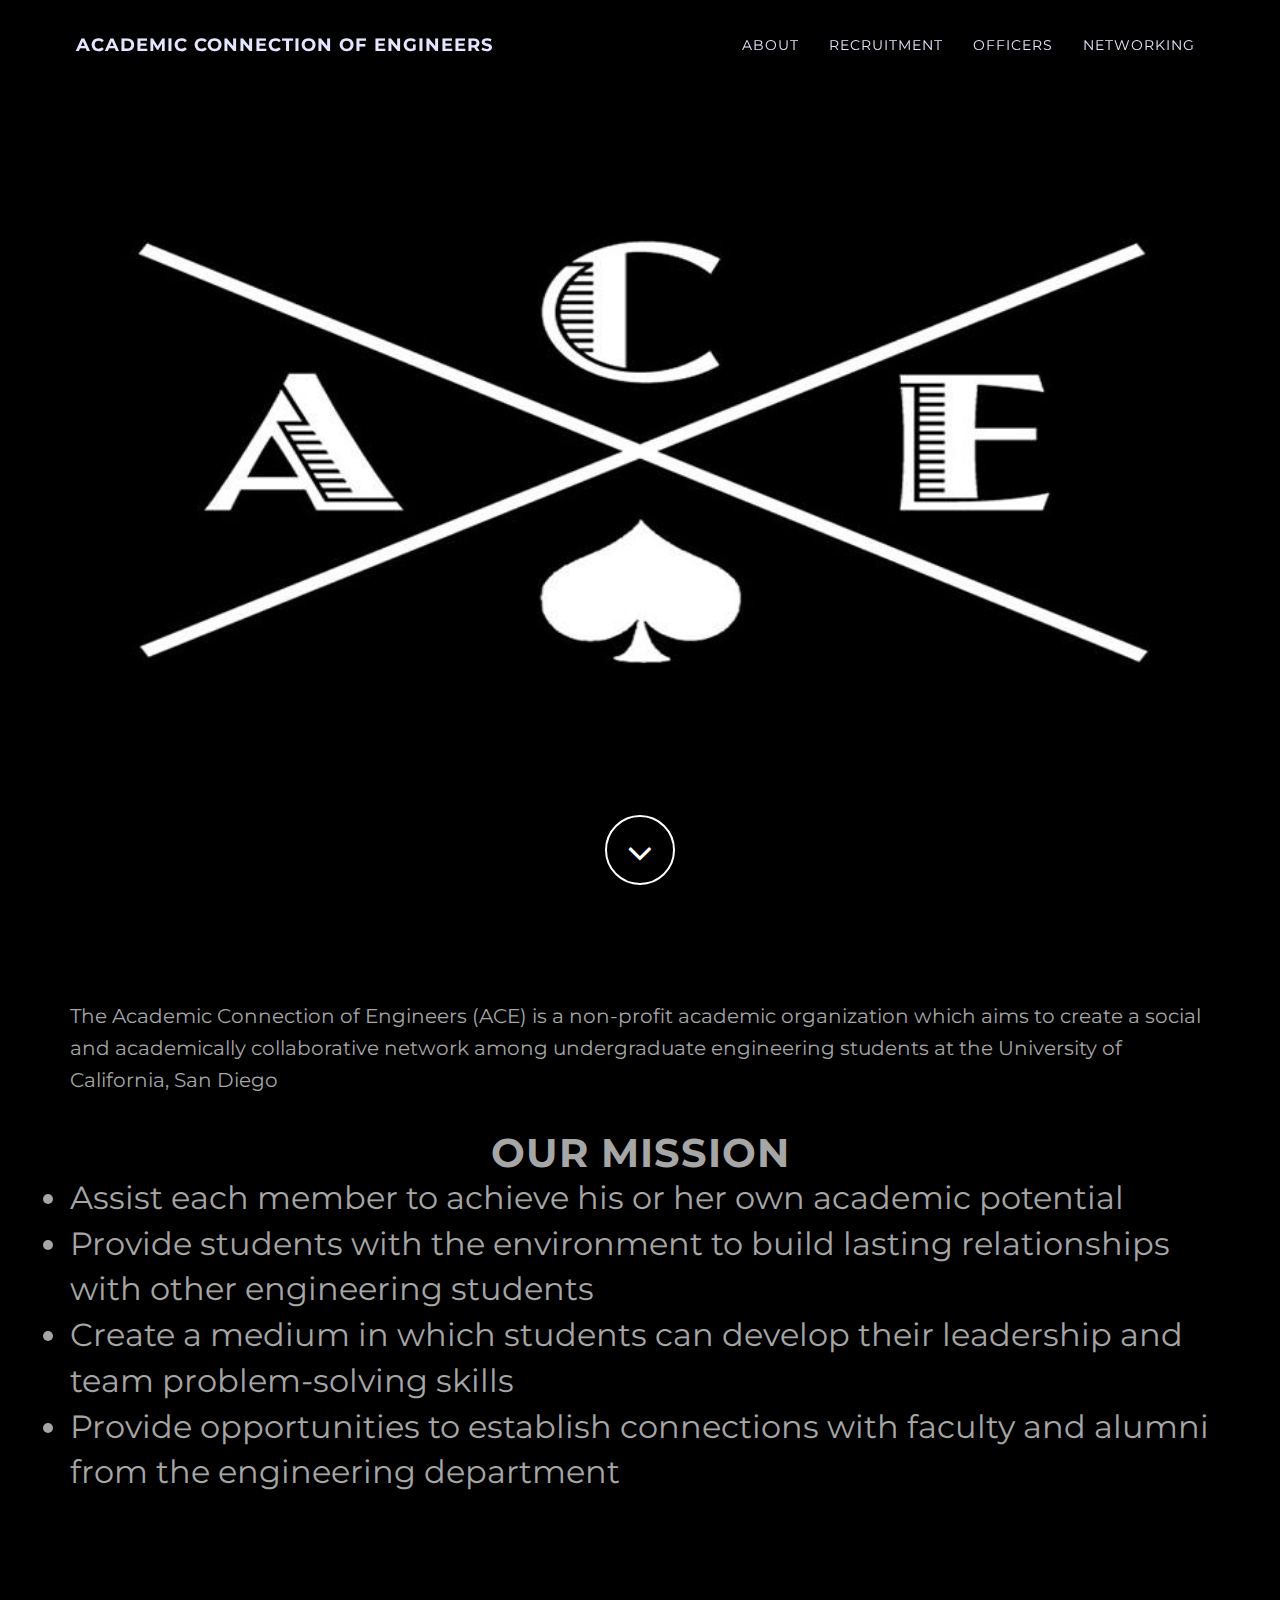
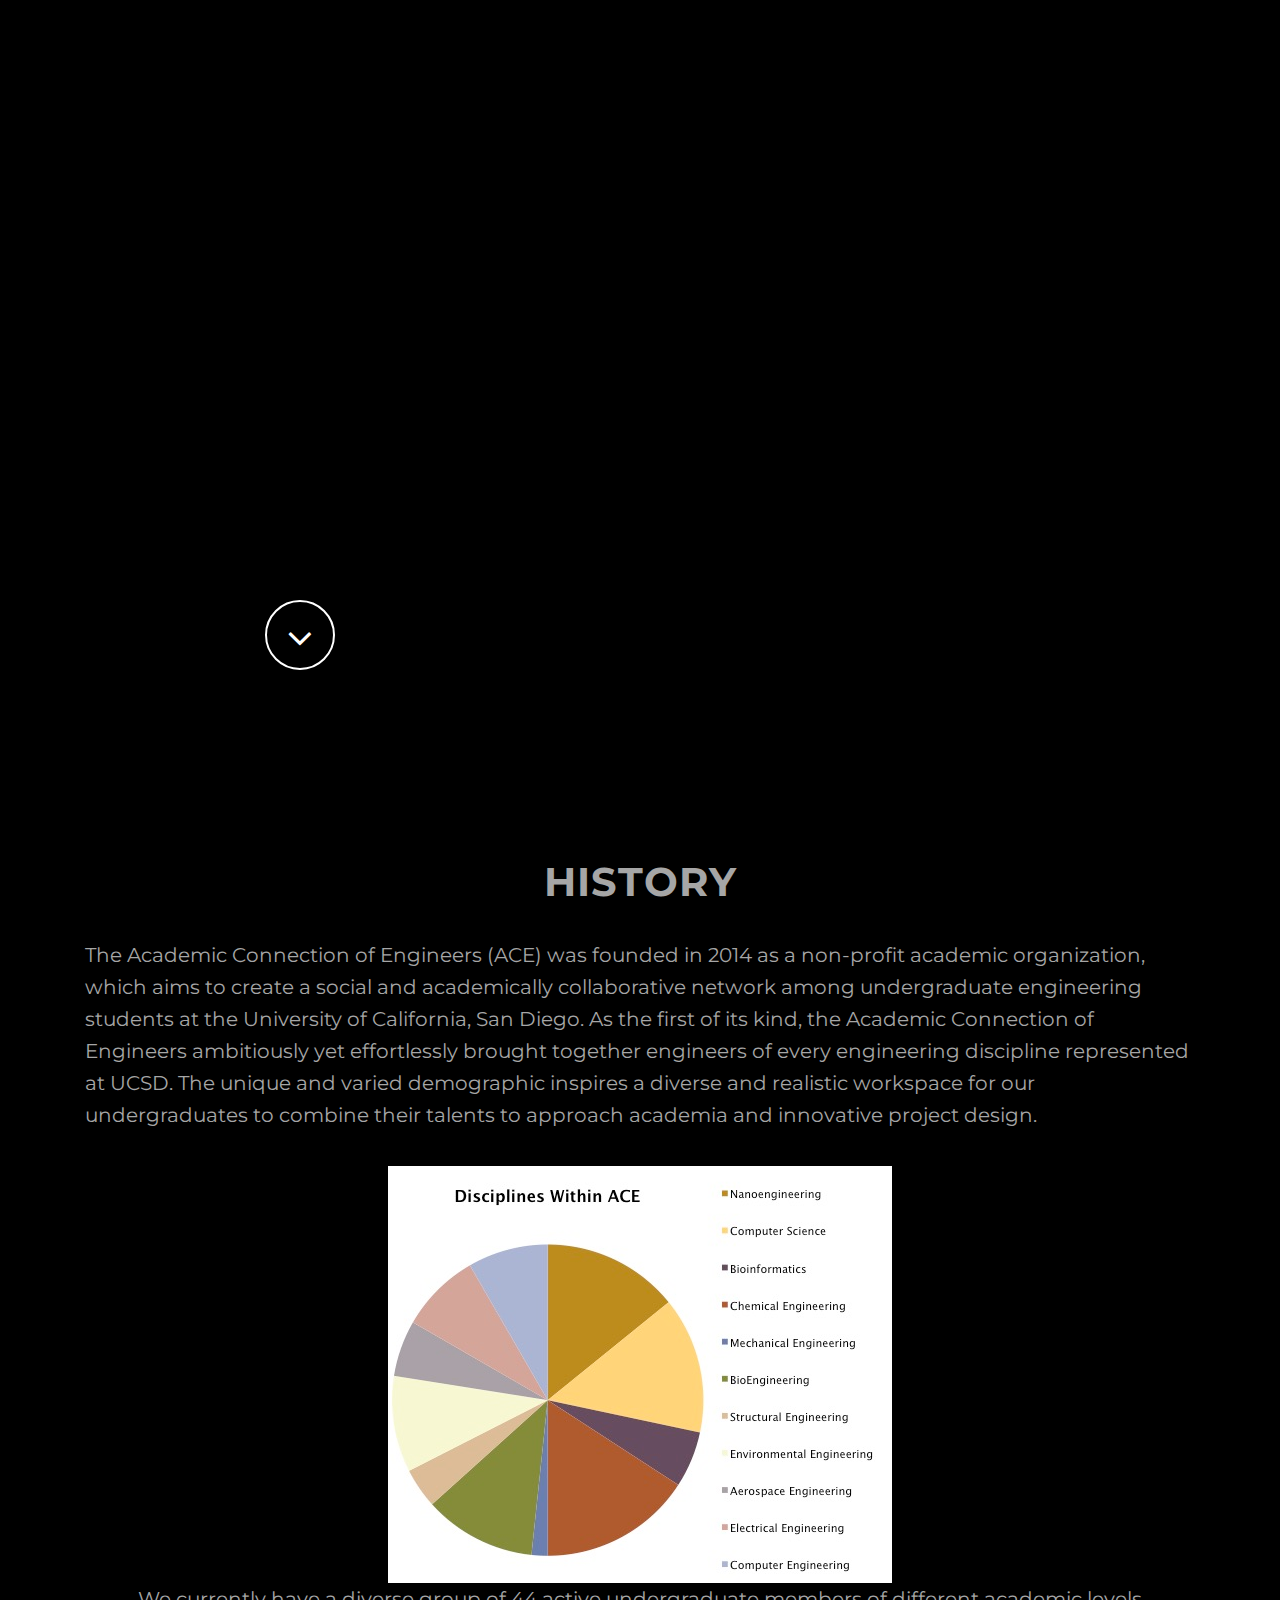
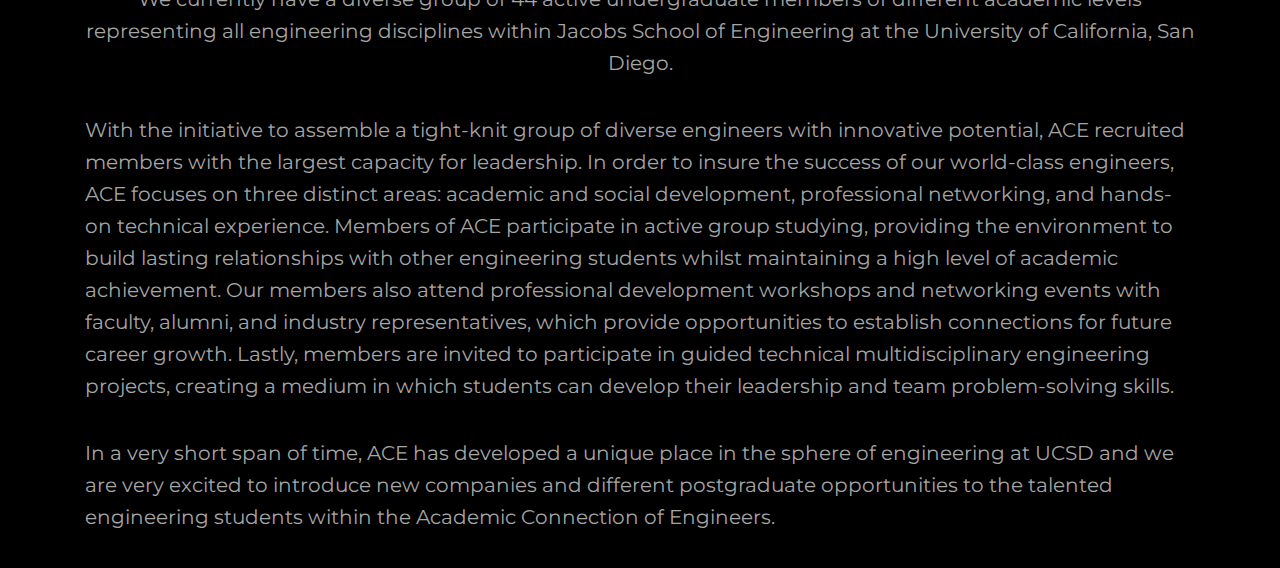
==== index.html @ fc8f6668 "everything" ====
<!DOCTYPE html>
<html lang="en">

<head>

    <meta charset="utf-8">
    <meta http-equiv="X-UA-Compatible" content="IE=edge">
    <meta name="viewport" content="width=device-width, initial-scale=1">
    <meta name="viewport" content="width=device-width">
    <meta name="description" content="UC San Diego's Academic Connection of Engineers (ACE)">
    <meta name="keywords" content="UCSD ACE, ACE, Academic Connection of Engineers, ACE UCSD, UCSD Engineering Club, Student Engineering Club, University of California San Diego">
    <meta name="author" content="Aaron Wong and Joshua Gudgel">

    <title>UCSD ACE - Academic Connection of Engineers - Student Engineering Club - University of California San Diego</title>

    <!-- Bootstrap Core CSS -->
    <link href="css/bootstrap.min.css" rel="stylesheet">

    <!-- Custom CSS -->
    <link href="css/style.css" rel="stylesheet">
    <!--link rel="stylesheet" type="text/css" href="css/default.css" /-->
    <link rel="stylesheet" type="text/css" href="css/component.css" />

    <!-- Custom Fonts -->
    <link href="font-awesome/css/font-awesome.min.css" rel="stylesheet" type="text/css">
    <link href="http://fonts.googleapis.com/css?family=Lora:400,700,400italic,700italic" rel="stylesheet" type="text/css">
    <link href="http://fonts.googleapis.com/css?family=Montserrat:400,700" rel="stylesheet" type="text/css">

    <!-- favicon -->
    <link rel="icon" type="image/png" href="img/acelogo.jpg">

    <!-- HTML5 Shim and Respond.js IE8 support of HTML5 elements and media queries -->
    <!-- WARNING: Respond.js doesn't work if you view the page via file:// -->
    <!--[if lt IE 9]>
        <script src="https://oss.maxcdn.com/libs/html5shiv/3.7.0/html5shiv.js"></script>
        <script src="https://oss.maxcdn.com/libs/respond.js/1.4.2/respond.min.js"></script>
    <![endif]-->

</head>

<body id="page-top" data-spy="scroll" data-target=".navbar-fixed-top">

    <!-- Navigation -->
    <nav class="navbar navbar-custom navbar-fixed-top" role="navigation">
        <div class="container">
            <div class="navbar-header">
                <button type="button" class="navbar-toggle" data-toggle="collapse" data-target=".navbar-main-collapse">
                    <i class="fa fa-bars"></i>
                </button>
                <a class="navbar-brand page-scroll" href="#page-top">
                    <i class="fa fa-icon-home"></i>  <span class="light"></span> Academic Connection of Engineers
                </a>
            </div>

            <!-- Collect the nav links, forms, and other content for toggling -->
            <div class="collapse navbar-collapse navbar-right navbar-main-collapse">
                <ul class="nav navbar-nav">
                    <!-- Hidden li included to remove active class from about link when scrolled up past about section -->
                    <li class="hidden">
                        <a href="#page-top"></a>
                    </li>
                    
                    <li class="dropdown">
                      <a id="about-drop" type="button" class="dropdown-toggle" data-toggle="dropdown" aria-haspopup="true" aria-expanded="false" href="#"> About </a>
                      <ul class="dropdown-menu" aria-labelledby="about-drop">
                        <li><a href="#history">History</a></li>
                      </ul>
                    </li>
                    
                    <li>
                        <a class="page-scroll" href="recruitment.html">Recruitment</a>
                    </li>
                    <li>
                        <a class="contact-scroll" href="officers.html">Officers</a>
                    </li>
                    <li>
                        <a class ="contact-scroll" href="networking.html">Networking</a>
                    </li>
                </ul>
            </div>
            <!-- /.navbar-collapse -->
        </div>
        <!-- /.container -->
    </nav>

    <!-- Intro Header -->
    <header class="intro">
        <div class="intro-body">
            <div class="container">
                <div class="row">
                    <div class="col-md-8 col-md-offset-2">
                        <!-- <h1 class="brand-heading">Hello</h1>
                        <p class="intro-text"></p> -->                        
                        <a href="#about" class="btn btn-circle page-scroll">
                            <i class="fa fa-angle-down animated"></i>
                        </a>
                    </div>
                </div>
            </div>
        </div>
    </header>

    <!-- About Section -->
    <section id="about" class="container about-section ">
        <div class="row">
            <div class="col-lg-12 ">
                <p>The Academic Connection of Engineers (ACE) is a non-profit academic organization which aims to create a social and academically collaborative network among undergraduate engineering students at the University of California, San Diego</p>
                <h3> Our Mission </h3>
                <li>Assist each member to achieve his or her own academic potential</li>
                <li>Provide students with the environment to build lasting relationships with other engineering students </li>
                <li>Create a medium in which students can develop their leadership and team problem-solving skills</li>
                <li>Provide opportunities to establish connections with faculty and alumni from the engineering department</li>                
            </div>
        </div>
        <!-- Use a container to wrap the slider, the purpose is to enable slider to always fit width of the wrapper while window resize -->
    <div class="container">
        <!-- Jssor Slider Begin -->
        <!-- To move inline styles to css file/block, please specify a class name for each element. --> 
        <!-- ================================================== -->
        <div id="slider1_container" style="display: none; position: relative; margin: 0 auto; width: 1140px; height: 560px; overflow: hidden; top:50px">

            <!-- Loading Screen -->
            <div u="loading" style="position: absolute; top: 0px; left: 0px;">
                <div style="filter: alpha(opacity=70); opacity:0.7; position: absolute; display: block;

                background-color: #000; top: 0px; left: 0px;width: 100%; height:100%;">
                </div>
                <div style="position: absolute; display: block; background: url(../img/loading.gif) no-repeat center center;

                top: 0px; left: 0px;width: 100%;height:100%;">
                </div>
            </div>

            <!-- Slides Container -->
            <div u="slides" style="cursor: move; position: absolute; left: 0px; top: 0px; width: 1140px; height: 560px;
            overflow: hidden;">
                <div>
                    <img u="image" src2="img/social_yogurtland.jpg" />
                    <div u="caption" t="transition_name1" style="position: absolute; top: 30px; left: 30px; width: 200px;height: 50px;">
                    Social at Yogurtland. Yummy!
                    </div>
                </div>
                <div>
                    <img u="image" src2="img/networking.jpg" />
                </div>
                <div>
                    <img u="image" src2="img/lava_workshop.jpg" />
                </div>
                <div>
                    <img u="image" src2="img/clubs_study.jpg" />
                </div>
                <div>
                    <img u="image" src2="img/girls_tabling.jpg"/>
                </div>
                <div>
                    <img u="image" src2="img/diamonds_beach.jpg"/>
                </div>
                <div>
                    <img u="image" src2="img/clubs_beach.jpg"/>                    
                </div>
                <div>
                    <img u="image" src2="img/spades_beach.jpg"/>
                </div>
                <div>
                    <img u="image" src2="img/hearts_beach.jpg"/>
                </div>
            </div>
            
            <!--#region Bullet Navigator Skin Begin -->
            <!-- Help: http://www.jssor.com/development/slider-with-bullet-navigator-jquery.html -->
            <style>
                /* jssor slider bullet navigator skin 05 css */
                /*
                .jssorb21 div           (normal)
                .jssorb21 div:hover     (normal mouseover)
                .jssorb21 .av           (active)
                .jssorb21 .av:hover     (active mouseover)
                .jssorb21 .dn           (mousedown)
                */
                .jssorb21 {
                    position: absolute;
                }
                .jssorb21 div, .jssorb21 div:hover, .jssorb21 .av {
                    position: absolute;
                    /* size of bullet elment */
                    width: 16px;
                    height: 16px;
                    background: url(img/b21.png) no-repeat;
                    overflow: hidden;
                    cursor: pointer;
                }
                .jssorb21 div { background-position: -7px -7px; }
                .jssorb21 div:hover, .jssorb21 .av:hover { background-position: -37px -7px; }
                .jssorb21 .av { background-position: -67px -7px; }
                .jssorb21 .dn, .jssorb21 .dn:hover { background-position: -97px -7px; }
            </style>
            <!-- bullet navigator container -->
            <div u="navigator" class="jssorb21" style="bottom: 16px; right: 6px;">
                <!-- bullet navigator item prototype -->
                <div u="prototype"></div>
            </div>
            <!--#endregion Bullet Navigator Skin End -->
            
            <!--#region Arrow Navigator Skin Begin -->
            <!-- Help: http://www.jssor.com/development/slider-with-arrow-navigator-jquery.html -->
            <style>
                /* jssor slider arrow navigator skin 11 css */
                /*
                .jssora11l                  (normal)
                .jssora11r                  (normal)
                .jssora11l:hover            (normal mouseover)
                .jssora11r:hover            (normal mouseover)
                .jssora11l.jssora11ldn      (mousedown)
                .jssora11r.jssora11rdn      (mousedown)
                */
                .jssora11l, .jssora11r {
                    display: block;
                    position: absolute;
                    /* size of arrow element */
                    width: 37px;
                    height: 37px;
                    cursor: pointer;
                    background: url(img/a11.png) no-repeat;
                    overflow: hidden;
                }
                .jssora11l { background-position: -11px -41px; }
                .jssora11r { background-position: -71px -41px; }
                .jssora11l:hover { background-position: -131px -41px; }
                .jssora11r:hover { background-position: -191px -41px; }
                .jssora11l.jssora11ldn { background-position: -251px -41px; }
                .jssora11r.jssora11rdn { background-position: -311px -41px; }
            </style>
            <!-- Arrow Left -->
            <span u="arrowleft" class="jssora11l" style="top: 130px; left: 8px;">
            </span>
            <!-- Arrow Right -->
            <span u="arrowright" class="jssora11r" style="top: 130px; right: 8px;">
            </span>
            <!--#endregion Arrow Navigator Skin End -->
            <a style="display: none" href="http://www.jssor.com">Bootstrap Slider</a>
        </div>
        <!-- Jssor Slider End -->
    </div>    
    </section>

    <!-- slider section -->
<section id="slider-section" >
  <div class="container">
    <div class="row">
      <div class="col-md-8 col-md-offset-2">
        <a href="#history" class="btn btn-circle page-scroll">
          <i class="fa fa-angle-down animated"></i>
        </a>
      </div>
    </div>
  </div>
</section>

    <!-- History Section -->
    <section id="history" class="history-section">
        <div class="history-section">
            <div class="container">
                <div class="col-lg-12">
                    <h2>History</h2>
                    
                    <p> The Academic Connection of Engineers (ACE) was founded in 2014 as a non-profit academic organization, which aims to create a social and academically collaborative network among undergraduate engineering students at the University of California, San Diego. As the first of its kind, the Academic Connection of Engineers ambitiously yet effortlessly brought together engineers of every engineering discipline represented at UCSD. The unique and varied demographic inspires a diverse and realistic workspace for our undergraduates to combine their talents to approach academia and innovative project design. </p>

                    <div class="pie" align="center"> 
                        <img src="img/acepie.jpg" style="width:504px; height: 417px; ">
                        <p>We currently have a diverse group of 44 active undergraduate members of different academic levels representing all engineering disciplines within Jacobs School of Engineering at the University of California, San Diego.</p>
                    </div> 

                    <p>With the initiative to assemble a tight-knit group of diverse engineers with innovative potential, ACE recruited members with the largest capacity for leadership. In order to insure the success of our world-class engineers, ACE focuses on three distinct areas: academic and social development, professional networking, and hands-on technical experience. Members of ACE participate in active group studying, providing the environment to build lasting relationships with other engineering students whilst maintaining a high level of academic achievement. Our members also attend professional development workshops and networking events with faculty, alumni, and industry representatives, which provide opportunities to establish connections for future career growth. Lastly, members are invited to participate in guided technical multidisciplinary engineering projects, creating a medium in which students can develop their leadership and team problem-solving skills.</p>

                    <p>In a very short span of time, ACE has developed a unique place in the sphere of engineering at UCSD and we are very excited to introduce new companies and different postgraduate opportunities to the talented engineering students within the Academic Connection of Engineers.</p>
                </div>
                
            </div>



                    <!--div class="row inline-block-row">
                        <div class="project-img col-md-6">
                            <img src="img/ea_logo.png">
                        </div>
                        <div class="project-img col-md-6"></div>
                        <div class="project-img"></div>
                        <div class="project-img"></div>
                    </div-->

        </div>
    </section>

    <!-- Contact Section -->
    <!--section id="contact" class="container contact-section text-center">
        <div class="row">
            <div class="contact-me col-lg-8 col-lg-offset-2">
                <h2>let's get in touch</h2>
                <p>Feel free to contact me for recruitment or just to say hello!</p>
                <ul class="list-inline banner-social-buttons">
                    <li>
                        <a href="https://twitter.com/wongaaaron" target="_blank" class="btn btn-default btn-lg"><i class="fa fa-twitter fa-fw"></i> <span class="network-name"></span></a>
                    </li>
                    <li>
                        <a href="mailto:azwong@ucsd.edu" class="btn btn-default btn-lg"><i class="fa fa-envelope-o fa-fw"></i> <span class="network-name"></span></a>
                    </li>
                    <li>
                        <a href="https://www.linkedin.com/in/aaronzwong" target="_blank" class="btn btn-default btn-lg"><i class="fa fa-linkedin fa-fw"></i> <span class="network-name"></span></a>
                    </li>
                    <li>
                        <a href="https://soundcloud.com/wongeh" target="_blank" class="btn btn-default btn-lg"><i class="fa fa-soundcloud fa-fw"></i><span class="network-name"></span></a>
                    </li>
                </ul>
            </div>
        </div>
    </section-->

    <!-- Map Section -->
    <!--div id="map"></div-->

    <!-- Footer -->
    <!--footer>
        <div class="container text-center">
            <p>Copyright &copy; Aaron Wong 2015</p>
        </div>
    </footer-->

    <!-- jQuery -->
    <script src="js/jquery.js"></script>

    <!-- Bootstrap Core JavaScript -->
    <script src="js/bootstrap.min.js"></script>

    <!-- Plugin JavaScript -->
    <script src="js/jquery.easing.min.js"></script>


    <!-- my JavaScript -->
    <script src="js/scripts.js"></script>

    <script src="js/modernizr.custom.js"></script>
    <script src="js/grid.js"></script>
        <script>
            $(function() {
                Grid.init();
            });
        </script>
     <!-- jssor slider scripts-->
    <!-- use jssor.js + jssor.slider.js instead for development -->
    <!-- jssor.slider.mini.js = (jssor.js + jssor.slider.js) -->
    <script type="text/javascript" src="js/jssor.slider.mini.js"></script>
    <script>

     jQuery(document).ready(function ($) {
         var options = {
             $AutoPlay: true,                                    //[Optional] Whether to auto play, to enable slideshow, this option must be set to true, default value is false
             $AutoPlaySteps: 1,                                  //[Optional] Steps to go for each navigation request (this options applys only when slideshow disabled), the default value is 1
             $AutoPlayInterval: 2000,                            //[Optional] Interval (in milliseconds) to go for next slide since the previous stopped if the slider is auto playing, default value is 3000
             $PauseOnHover: 1,                                   //[Optional] Whether to pause when mouse over if a slider is auto playing, 0 no pause, 1 pause for desktop, 2 pause for touch device, 3 pause for desktop and touch device, 4 freeze for desktop, 8 freeze for touch device, 12 freeze for desktop and touch device, default value is 1

             $ArrowKeyNavigation: true,                          //[Optional] Allows keyboard (arrow key) navigation or not, default value is false
             $SlideEasing: $JssorEasing$.$EaseOutQuint,          //[Optional] Specifies easing for right to left animation, default value is $JssorEasing$.$EaseOutQuad
             $SlideDuration: 800,                                //[Optional] Specifies default duration (swipe) for slide in milliseconds, default value is 500
             $MinDragOffsetToSlide: 20,                          //[Optional] Minimum drag offset to trigger slide , default value is 20
             //$SlideWidth: 600,                                 //[Optional] Width of every slide in pixels, default value is width of 'slides' container
             //$SlideHeight: 300,                                //[Optional] Height of every slide in pixels, default value is height of 'slides' container
             $SlideSpacing: 0,                                   //[Optional] Space between each slide in pixels, default value is 0
             $DisplayPieces: 1,                                  //[Optional] Number of pieces to display (the slideshow would be disabled if the value is set to greater than 1), the default value is 1
             $ParkingPosition: 0,                                //[Optional] The offset position to park slide (this options applys only when slideshow disabled), default value is 0.
             $UISearchMode: 1,                                   //[Optional] The way (0 parellel, 1 recursive, default value is 1) to search UI components (slides container, loading screen, navigator container, arrow navigator container, thumbnail navigator container etc).
             $PlayOrientation: 1,                                //[Optional] Orientation to play slide (for auto play, navigation), 1 horizental, 2 vertical, 5 horizental reverse, 6 vertical reverse, default value is 1
             $DragOrientation: 1,                                //[Optional] Orientation to drag slide, 0 no drag, 1 horizental, 2 vertical, 3 either, default value is 1 (Note that the $DragOrientation should be the same as $PlayOrientation when $DisplayPieces is greater than 1, or parking position is not 0)

             $ArrowNavigatorOptions: {                           //[Optional] Options to specify and enable arrow navigator or not
                 $Class: $JssorArrowNavigator$,                  //[Requried] Class to create arrow navigator instance
                 $ChanceToShow: 2,                               //[Required] 0 Never, 1 Mouse Over, 2 Always
                 $AutoCenter: 2,                                 //[Optional] Auto center arrows in parent container, 0 No, 1 Horizontal, 2 Vertical, 3 Both, default value is 0
                 $Steps: 1,                                      //[Optional] Steps to go for each navigation request, default value is 1
                 $Scale: false                                   //Scales bullets navigator or not while slider scale
             },

             $BulletNavigatorOptions: {                                //[Optional] Options to specify and enable navigator or not
                 $Class: $JssorBulletNavigator$,                       //[Required] Class to create navigator instance
                 $ChanceToShow: 2,                               //[Required] 0 Never, 1 Mouse Over, 2 Always
                 $AutoCenter: 1,                                 //[Optional] Auto center navigator in parent container, 0 None, 1 Horizontal, 2 Vertical, 3 Both, default value is 0
                 $Steps: 1,                                      //[Optional] Steps to go for each navigation request, default value is 1
                 $Lanes: 1,                                      //[Optional] Specify lanes to arrange items, default value is 1
                 $SpacingX: 12,                                   //[Optional] Horizontal space between each item in pixel, default value is 0
                 $SpacingY: 4,                                   //[Optional] Vertical space between each item in pixel, default value is 0
                 $Orientation: 1,                                //[Optional] The orientation of the navigator, 1 horizontal, 2 vertical, default value is 1
                 $Scale: false                                   //Scales bullets navigator or not while slider scale
             }
         };

         //Make the element 'slider1_container' visible before initialize jssor slider.
         $("#slider1_container").css("display", "block");
         var jssor_slider1 = new $JssorSlider$("slider1_container", options);

         //responsive code begin
         //you can remove responsive code if you don't want the slider scales while window resizes
         function ScaleSlider() {
             var parentWidth = jssor_slider1.$Elmt.parentNode.clientWidth;
             if (parentWidth) {
                 jssor_slider1.$ScaleWidth(parentWidth - 30);
             }
             else
                 window.setTimeout(ScaleSlider, 30);
         }
         ScaleSlider();

         $(window).bind("load", ScaleSlider);
         $(window).bind("resize", ScaleSlider);
         $(window).bind("orientationchange", ScaleSlider);
         //responsive code end
     });
 </script>

</body>

</html>
---- css/style.css ----
/*!
 * Start Bootstrap - Grayscale Bootstrap Theme (http://startbootstrap.com)
 * Code licensed under the Apache License v2.0.
 * For details, see http://www.apache.org/licenses/LICENSE-2.0.
 */

body {
    width: 100%;
    height: 100%;
    font-family: Montserrat,"Helvetica Neue",Helvetica,Arial,sans-serif;
    color: #A6A6A6;
    background-color: #000;
}

html {
    width: 100%;
    height: 100%;
}

h1,
h2,
h3,
h4,
h5,
h6 {
    margin: 0 0 35px;
    /*text-transform: uppercase;*/
    font-family: Montserrat,"Helvetica Neue",Helvetica,Arial,sans-serif;
    font-weight: 700;
    letter-spacing: 1px;
}

p {
    margin: 0 0 25px;
    font-size: 18px;
    line-height: 1.5;
}

@media(min-width:768px) {
    p {
        margin: 0 0 35px;
        font-size: 20px;
        line-height: 1.6;
    }
}

a {
    color: #e5e5ff;
    -webkit-transition: all .2s ease-in-out;
    -moz-transition: all .2s ease-in-out;
    transition: all .2s ease-in-out;
}

a:hover,
a:focus {
    text-decoration: none;
    color: white;
}

.light {
    font-weight: 400;
}

.navbar-custom {    
    margin-bottom: 0;
    border-bottom: 1px solid rgba(255,255,255,.3);
    text-transform: uppercase;
    font-family: Montserrat,"Helvetica Neue",Helvetica,Arial,sans-serif;
    background-color: #000;
}

.navbar-custom .navbar-brand {
    font-weight: 700;
}

.navbar-custom .navbar-brand:focus {
    outline: 0;
}

.navbar-custom .navbar-brand .navbar-toggle {
    padding: 4px 6px;
    font-size: 16px;
    /*color: #fff;*/
}

.navbar-custom .navbar-brand .navbar-toggle:focus,
.navbar-custom .navbar-brand .navbar-toggle:active {
    outline: 0;
}

.navbar-custom a {
    /*color: #fff;*/
}

.navbar-custom .nav li a {
    -webkit-transition: background .3s ease-in-out;
    -moz-transition: background .3s ease-in-out;
    transition: background .3s ease-in-out;
}

.navbar-custom .nav li a:hover {
    outline: 0;
    color: rgba(255,255,255,.8);
    background-color: transparent;
}

.navbar-custom .nav li a:focus,
.navbar-custom .nav li a:active {
    outline: 0;
    background-color: transparent;
}

.navbar-custom .nav li.active {
    outline: 0;
}

.navbar-custom .nav li.active a {
    background-color: rgba(255,255,255,.3);
}

.navbar-custom .nav li.active a:hover {
    color: #fff;
}

@media(min-width:768px) {
    .navbar-custom {
        padding: 20px 0;
        border-bottom: 0;
        letter-spacing: 1px;
        background: 0 0;
        -webkit-transition: background .5s ease-in-out,padding .5s ease-in-out;
        -moz-transition: background .5s ease-in-out,padding .5s ease-in-out;
        transition: background .5s ease-in-out,padding .5s ease-in-out;
    }

    .navbar-custom.top-nav-collapse {
        padding: 0;
        border-bottom: 1px solid rgba(255,255,255,.3);
        background: #000;
    }
}

.intro {
    display: table;
    width: 100%;
    height: auto;
    padding: 100px 0;
    text-align: center;
    color: #fff;
    background: url(../img/acelogo.jpg) no-repeat center center scroll;
    background-size: cover;
    background-color: #000;
    -webkit-background-size: cover;
    -moz-background-size: cover;
    background-size: cover;
    -o-background-size: cover;
}

.intro .intro-body {
    display: table-cell;
    vertical-align: middle;
}

.intro .intro-body .brand-heading {
    font-size: 40px;
}

.intro .intro-body .intro-text {
    font-size: 18px;
}

@media(min-width:768px) {
    .intro {
        height: 100%;
        padding: 0;
    }

    .intro .intro-body .brand-heading {
        font-size: 100px;
    }

    .intro .intro-body .intro-text {
        font-size: 26px;
    }
}

.btn-circle {
    position: relative;
    width: 70px;
    height: 70px;
    
    padding: 7px 16px;
    border: 2px solid #fff;
    border-radius: 100%!important;
    font-size: 40px;
    color: #fff;
    background: 0 0;
    top: 400px;
    -webkit-transition: background .3s ease-in-out;
    -moz-transition: background .3s ease-in-out;
    transition: background .3s ease-in-out;
}

.btn-circle:hover,
.btn-circle:focus {
    outline: 0;
    color: #fff;
    background: rgba(255,255,255,.1);
}

.btn-circle i.animated {
    -webkit-transition-property: -webkit-transform;
    -webkit-transition-duration: 1s;
    -moz-transition-property: -moz-transform;
    -moz-transition-duration: 1s;
}

.btn-circle:hover i.animated {
    -webkit-animation-name: pulse;
    -moz-animation-name: pulse;
    -webkit-animation-duration: 1.5s;
    -moz-animation-duration: 1.5s;
    -webkit-animation-iteration-count: infinite;
    -moz-animation-iteration-count: infinite;
    -webkit-animation-timing-function: linear;
    -moz-animation-timing-function: linear;
}

@-webkit-keyframes pulse {    
    0% {
        -webkit-transform: scale(1);
        transform: scale(1);
    }

    50% {
        -webkit-transform: scale(1.2);
        transform: scale(1.2);
    }

    100% {
        -webkit-transform: scale(1);
        transform: scale(1);
    }
}

@-moz-keyframes pulse {    
    0% {
        -moz-transform: scale(1);
        transform: scale(1);
    }

    50% {
        -moz-transform: scale(1.2);
        transform: scale(1.2);
    }

    100% {
        -moz-transform: scale(1);
        transform: scale(1);
    }
}

.circular {
    width: 270px;
    height: 270px;
    border-radius: 135px;
    -webkit-border-radius: 135px;
    -moz-border-radius: 150px;
    background: url(../img/portrait) no-repeat 60% 27%;
    margin-left: 38%;
    margin-bottom:50px;

}

.content-section {
    padding-top: 100px;
    height: 100%;
}

.portfolio-section {
    width: 100%;
    height: 100%;
    padding: 50px 0;
    color: #fff;
    background: url("../img/bigsurbw.jpg") no-repeat center center scroll;
    background-color: #000;
    -webkit-background-size: cover;
    -moz-background-size: cover;
    background-size: cover;
    -o-background-size: cover;


}

.portfolio-section h2{
    color:black;
    position: relative;
}

.project-section{
    margin:0;
}

.contact-section{
    margin-top:45%;
    height:100%;
    width:100%;
}

/*********************
 *   NAVBAR SECTION  *
 *********************/
.about-drop{
    color:black;    
}


/*********************
 *   ABOUT SECTION   *
 *********************/

.about-section li {
    font-size: 32px;
}

.about-section h3 {
    font-size: 40px;
    text-align: center;
    text-transform: uppercase;
    margin: 0 0 0px;
}

.about-section{
    padding-top:100px;
    height: 100%;    
}

/*.about-section p{
    color:white;
}*/


@media(min-width:767px) {
    .content-section {
        padding-top: 51px;
    }

    .portfolio-section {
        padding: 100px 0;
    }
}

/*********************
 *  SLIDER SECTION   *
 *********************/
#slider-section{
  height:560px;
}
.slider-wrapper{
  width:80%;
  margin:100px auto;
}


/*********************
 *  HISTORY SECTION  *
 *********************/
.history-section{
    width: 100%;
    height: 100%;
    padding: 50px 0;
    /*color: #1d9b6c;*/
    
    background-color: #000;
    -webkit-background-size: cover;
    -moz-background-size: cover;
    background-size: cover;
    -o-background-size: cover;
}

.history-section h2 {
    font-size: 40px;
    text-align: center;
    text-transform: uppercase;
    margin: 20 0 35px;
}


.btn {
    border-radius: 0;
    text-transform: uppercase;
    font-family: Montserrat,"Helvetica Neue",Helvetica,Arial,sans-serif;
    font-weight: 400;
    -webkit-transition: all .3s ease-in-out;
    -moz-transition: all .3s ease-in-out;
    transition: all .3s ease-in-out;
}

.btn-default {
    border: 1px solid #42dca3;
    color: #42dca3;
    background-color: transparent;
}

.btn-default:hover,
.btn-default:focus {
    border: 1px solid #42dca3;
    outline: 0;
    color: #000;
    background-color: #42dca3;
}

ul.banner-social-buttons {
    margin-top: 0;
}

@media(max-width:1199px) {
    ul.banner-social-buttons {
        margin-top: 15px;
    }
}

@media(max-width:767px) {
    ul.banner-social-buttons li {
        display: block;
        margin-bottom: 20px;
        padding: 0;
    }

    ul.banner-social-buttons li:last-child {
        margin-bottom: 0;
    }
}


/*********************
 *  networking SECTION*
 *********************/
#networking-section{
    padding-top:100px;
}
#networking-wrapper{
    margin:0 auto;
    width: 80%;
}


/*********************
 *    TEAM SECTION   *
 *********************/
#team-section {
    height: 3050px;
    padding-top:100px;
}

#team-wrapper {
  margin: 0 auto;
  height: 1500px;
  width: 800px;
  padding-left: 0;
  padding-right: 0;
}

.team-photo {
  display: inline-block;
  width:238px;
  height: 369px;    
  margin-top: 50px;
  margin-left: 10px;
  margin-right: 10px;
}
.team-photo img {
  display: block;
  width: 238px;
  height: 320px;
  border-radius: 5px;
  margin: 0;
  margin-bottom: 10px;
  padding: 0;
}
.team-photo h4 {
  font-weight: 900;
  display: block;
  margin: 0;
  padding: 0;
}
.team-photo p {
  margin: 0;
  padding: 0;
  font-size: 18px;
}



/*********************
 *  FOOTER SECTION   *
 *********************/

footer {
    padding: 50px 0;
}

footer p {
    margin: 0;
}

::-moz-selection {
    text-shadow: none;
    background: #fcfcfc;
    background: rgba(255,255,255,.2);
}

::selection {
    text-shadow: none;
    background: #fcfcfc;
    background: rgba(255,255,255,.2);
}

img::selection {
    background: 0 0;
}

img::-moz-selection {
    background: 0 0;
}

body {
    webkit-tap-highlight-color: rgba(255,255,255,.2);
}
---- css/component.css ----
.og-grid {
	list-style: none;
	padding: 20px 0;
	margin: 0 auto;
	padding-top:50px;
	text-align: center;
	width: 100%;
	vertical-align: middle;
}

.og-grid li {
	display: inline-block;
	margin: 10px 5px 0 5px;
	vertical-align: top;
	height: 310px;
}

.og-grid li > a,
.og-grid li > a img {
	border: none;
	outline: none;
	display: block;
	position: relative;
}

.og-grid li.og-expanded > a::after {
	top: auto;
	border: solid transparent;
	content: " ";
	height: 0;
	width: 0;
	position: absolute;
	pointer-events: none;
	border-bottom-color: #ddd;
	border-width: 15px;
	left: 50%;
	margin: -20px 0 0 -15px;
}

.og-expander {
	position: absolute;
	background: #ddd;
	top: auto;
	left: 0;
	width: 100%;
	margin-top: 10px;
	text-align: left;
	height: 0;
	overflow: hidden;
}

.og-expander-inner {
	padding: 50px 30px;
	height: 100%;
	width: 100%;
}

.og-close {
	position: absolute;
	width: 40px;
	height: 40px;
	top: 20px;
	right: 20px;
	cursor: pointer;
}

.og-close::before,
.og-close::after {
	content: '';
	position: absolute;
	width: 100%;
	top: 50%;
	height: 1px;
	background: #888;
	-webkit-transform: rotate(45deg);
	-moz-transform: rotate(45deg);
	transform: rotate(45deg);
}

.og-close::after {
	-webkit-transform: rotate(-45deg);
	-moz-transform: rotate(-45deg);
	transform: rotate(-45deg);
}

.og-close:hover::before,
.og-close:hover::after {
	background: #333;
}

.og-fullimg,
.og-details {
	width: 50%;
	float: left;
	height: 100%;
	overflow: hidden;
	position: relative;
}

.og-details {
	padding: 0 40px 0 20px;
}

.og-fullimg {
	text-align: center;
}

.og-fullimg img {
	display: inline-block;
	max-height: 100%;
	max-width: 100%;
}

.og-details h3 {
	font-weight: 300;
	font-size: 52px;
	padding: 40px 0 10px;
	margin-bottom: 10px;
}

.og-details p {
	font-weight: 400;
	font-size: 16px;
	line-height: 22px;
	color: #999;
}

.og-details a {
	font-weight: 700;
	font-size: 16px;
	color: #333;
	text-transform: uppercase;
	letter-spacing: 2px;
	padding: 10px 20px;
	border: 3px solid #333;
	display: inline-block;
	margin: 30px 0 0;
	outline: none;
}

.og-details a::before {
	content: '\2192';
	display: inline-block;
	margin-right: 10px;
}

.og-details a:hover {
	border-color: #999;
	color: #999;
}

.og-loading {
	width: 20px;
	height: 20px;
	border-radius: 50%;
	background: #ddd;
	box-shadow: 0 0 1px #ccc, 15px 30px 1px #ccc, -15px 30px 1px #ccc;
	position: absolute;
	top: 50%;
	left: 50%;
	margin: -25px 0 0 -25px;
	-webkit-animation: loader 0.5s infinite ease-in-out both;
	-moz-animation: loader 0.5s infinite ease-in-out both;
	animation: loader 0.5s infinite ease-in-out both;
}

@-webkit-keyframes loader {
	0% { background: #ddd; }
	33% { background: #ccc; box-shadow: 0 0 1px #ccc, 15px 30px 1px #ccc, -15px 30px 1px #ddd; }
	66% { background: #ccc; box-shadow: 0 0 1px #ccc, 15px 30px 1px #ddd, -15px 30px 1px #ccc; }
}

@-moz-keyframes loader {
	0% { background: #ddd; }
	33% { background: #ccc; box-shadow: 0 0 1px #ccc, 15px 30px 1px #ccc, -15px 30px 1px #ddd; }
	66% { background: #ccc; box-shadow: 0 0 1px #ccc, 15px 30px 1px #ddd, -15px 30px 1px #ccc; }
}

@keyframes loader {
	0% { background: #ddd; }
	33% { background: #ccc; box-shadow: 0 0 1px #ccc, 15px 30px 1px #ccc, -15px 30px 1px #ddd; }
	66% { background: #ccc; box-shadow: 0 0 1px #ccc, 15px 30px 1px #ddd, -15px 30px 1px #ccc; }
}

@media screen and (max-width: 830px) {

	.og-expander h3 { font-size: 32px; }
	.og-expander p { font-size: 13px; }
	.og-expander a { font-size: 12px; }

}

@media screen and (max-width: 650px) {

	.og-fullimg { display: none; }
	.og-details { float: none; width: 100%; }
	
}
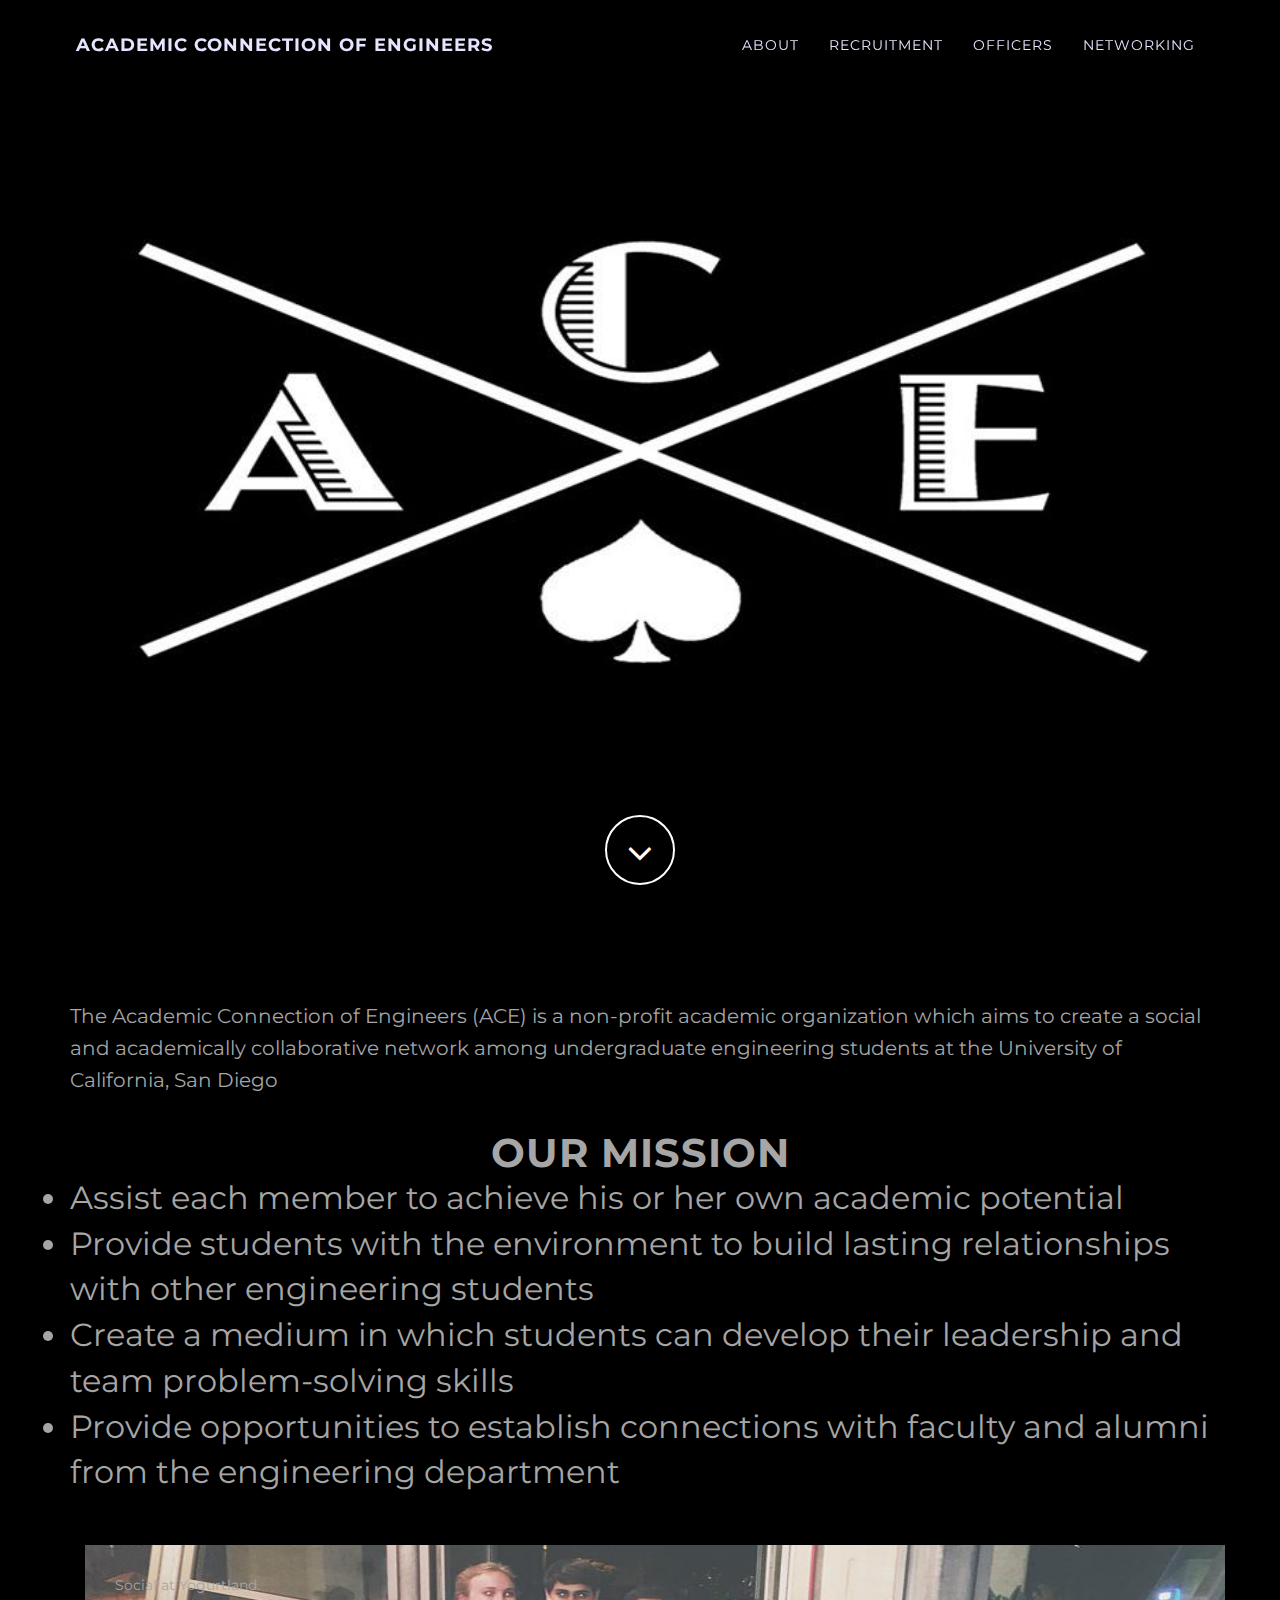
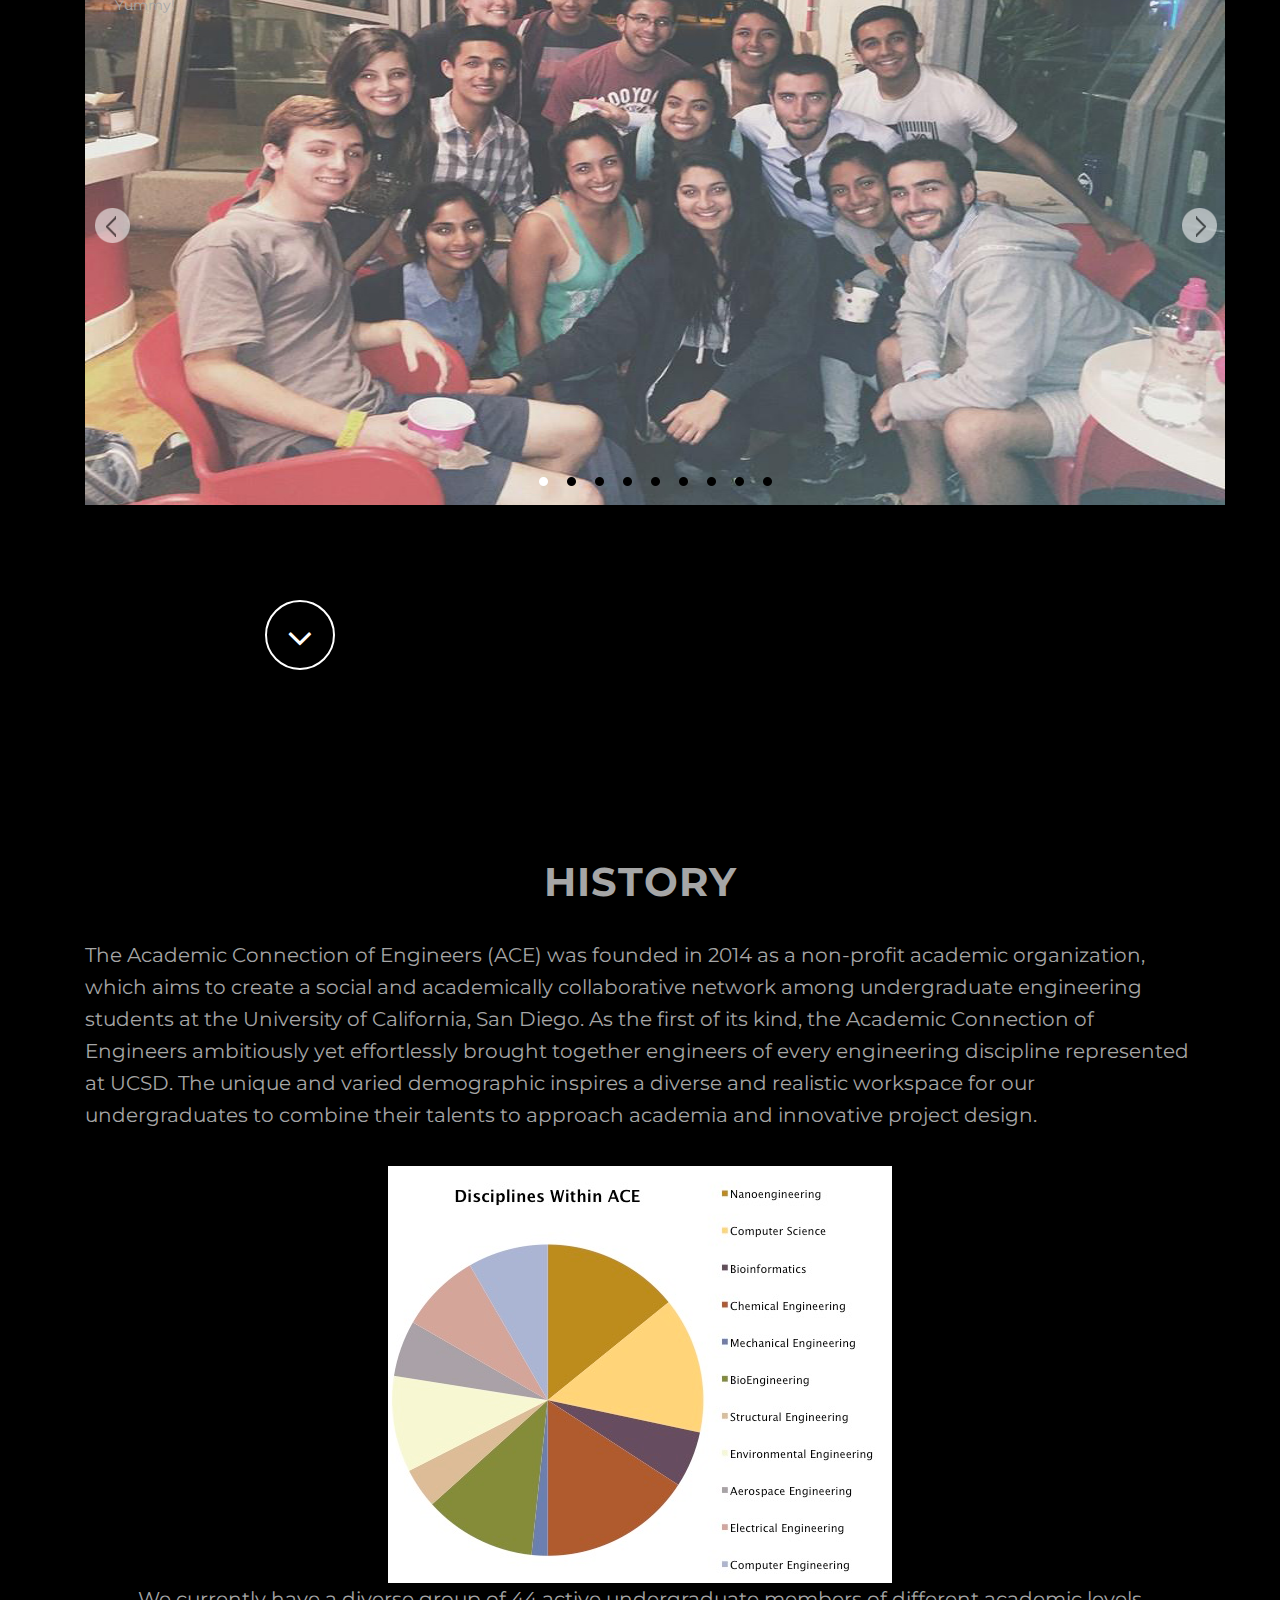
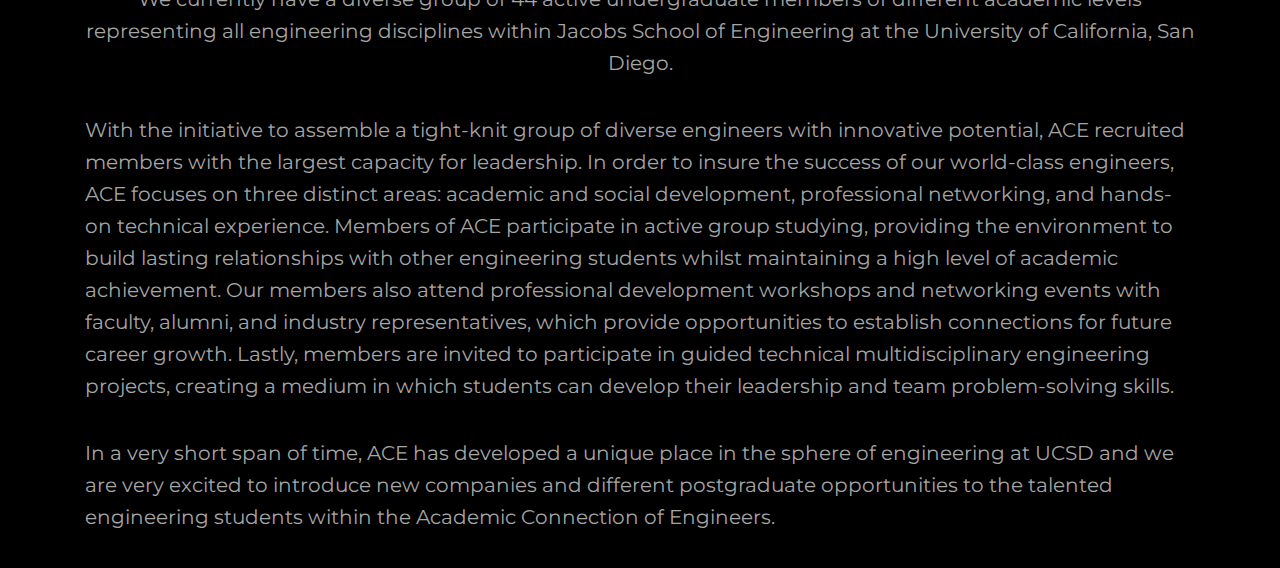
==== commit 96c38c66: "about menu hover white" ====
--- a/index.html
+++ b/index.html
@@ -63,7 +63,7 @@
                     <li class="dropdown">
                       <a id="about-drop" type="button" class="dropdown-toggle" data-toggle="dropdown" aria-haspopup="true" aria-expanded="false" href="#"> About </a>
                       <ul class="dropdown-menu" aria-labelledby="about-drop">
-                        <li><a href="#history">History</a></li>
+                        <li><a id="history-drop" href="#history">History</a></li>
                       </ul>
                     </li>
                     
--- a/css/style.css
+++ b/css/style.css
@@ -314,6 +314,10 @@
     color:black;    
 }
 
+#history-drop:hover{
+    color: rgba(0,0,0,.8);
+}
+
 
 /*********************
  *   ABOUT SECTION   *
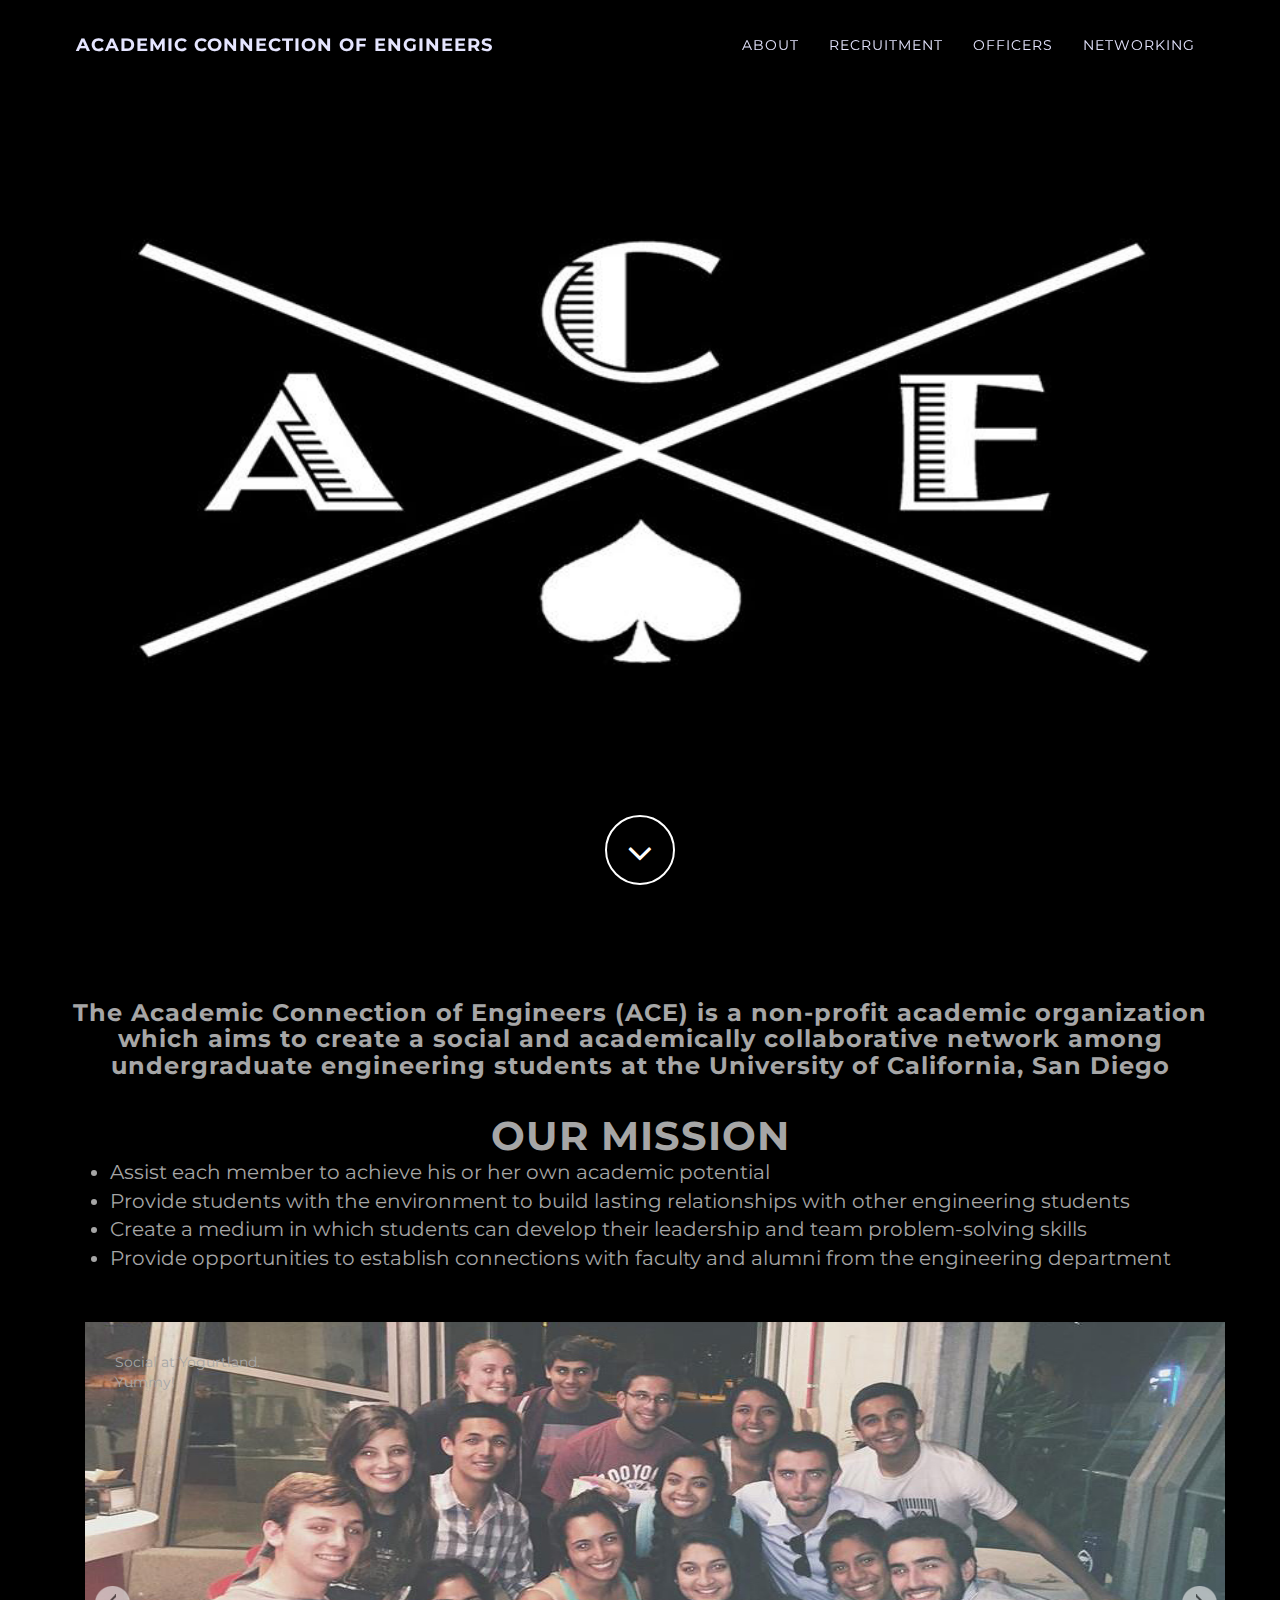
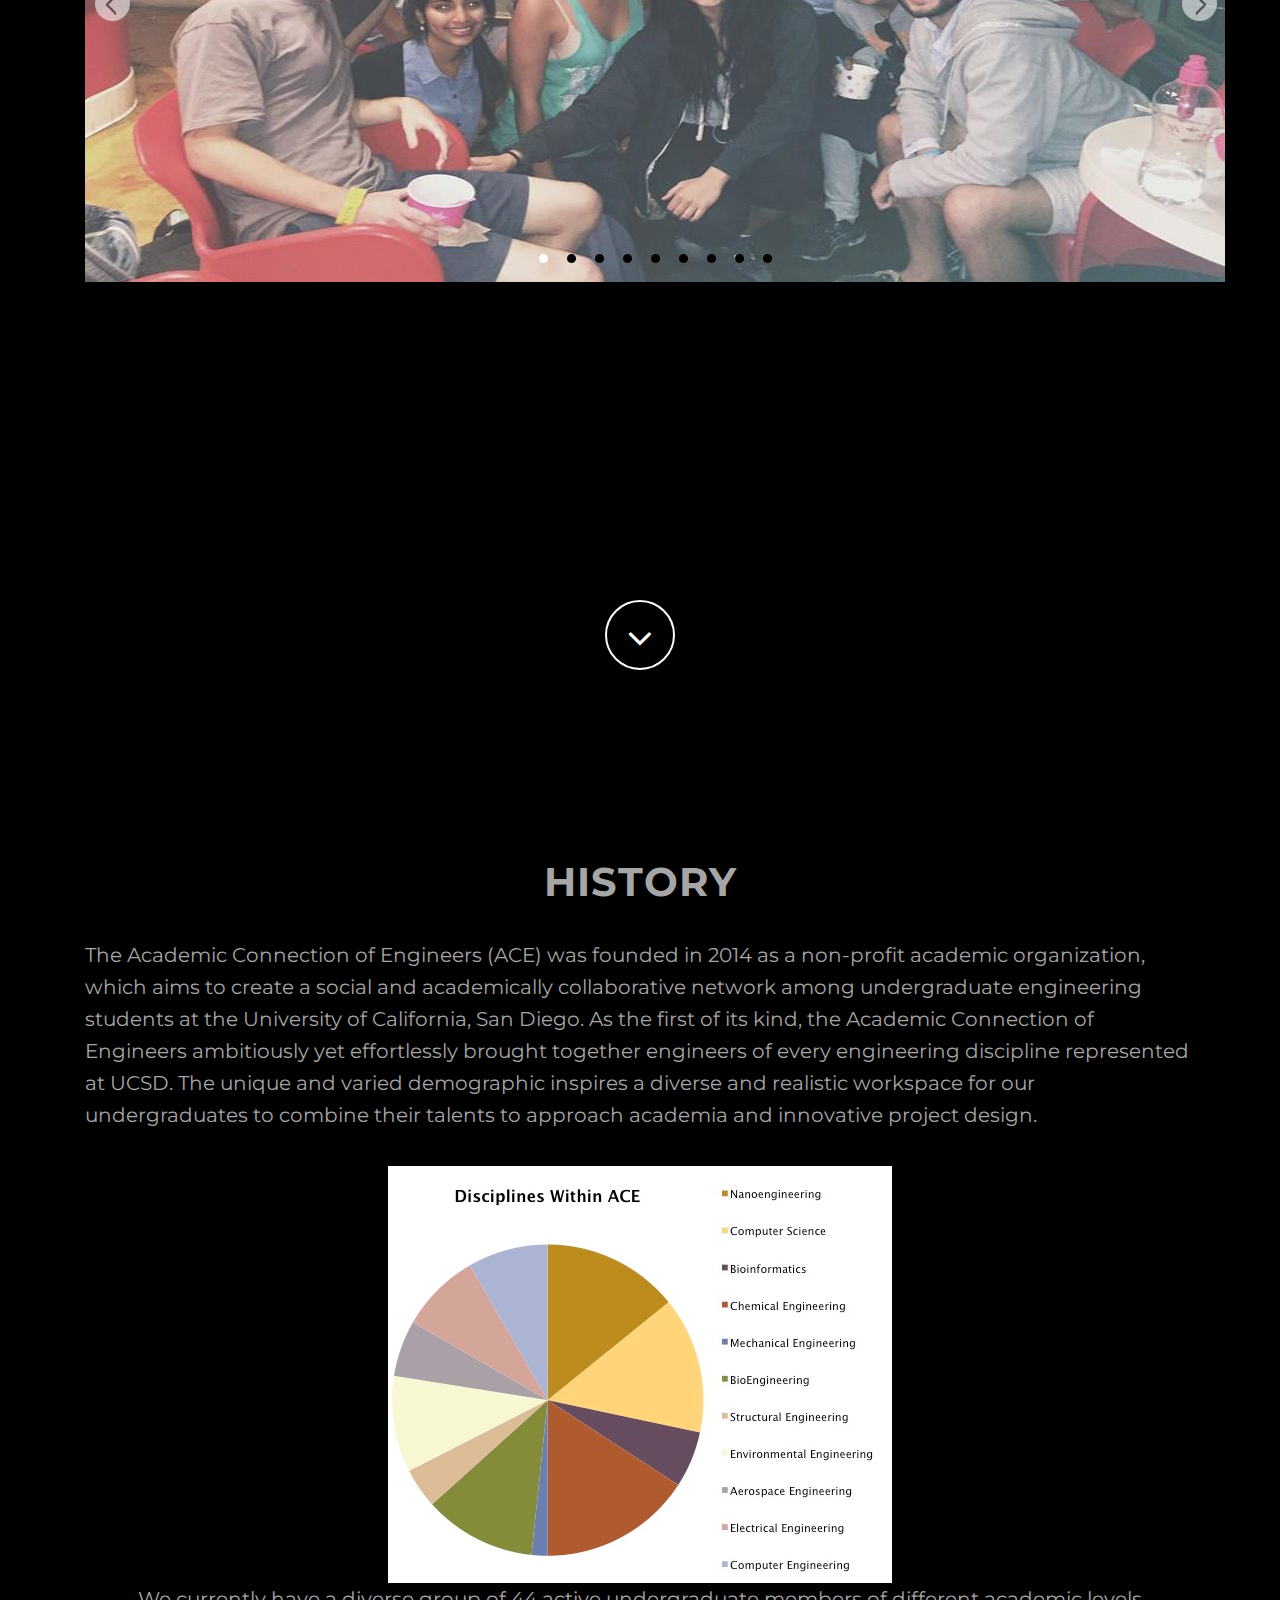
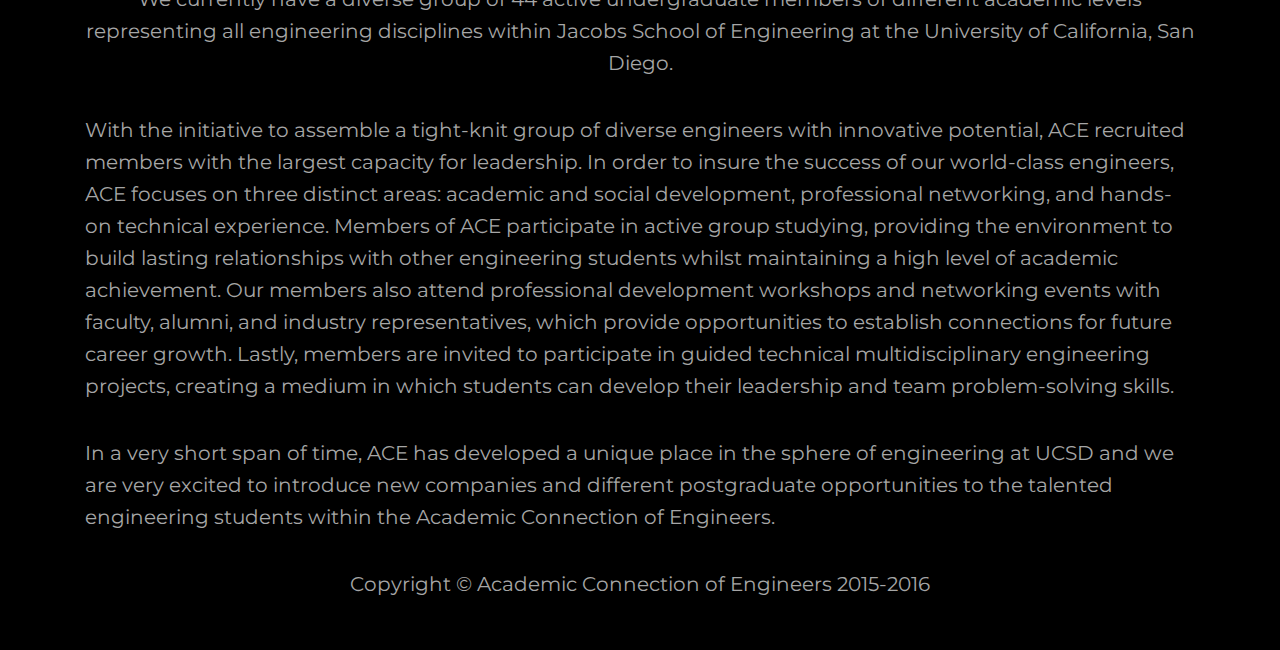
==== commit 079e6950: "history page-scroll, officer center, mission statement" ====
--- a/index.html
+++ b/index.html
@@ -63,7 +63,7 @@
                     <li class="dropdown">
                       <a id="about-drop" type="button" class="dropdown-toggle" data-toggle="dropdown" aria-haspopup="true" aria-expanded="false" href="#"> About </a>
                       <ul class="dropdown-menu" aria-labelledby="about-drop">
-                        <li><a id="history-drop" href="#history">History</a></li>
+                        <li><a id="history-drop" class="page-scroll" href="#history">History</a></li>
                       </ul>
                     </li>
                     
@@ -91,9 +91,11 @@
                     <div class="col-md-8 col-md-offset-2">
                         <!-- <h1 class="brand-heading">Hello</h1>
                         <p class="intro-text"></p> -->                        
+
                         <a href="#about" class="btn btn-circle page-scroll">
                             <i class="fa fa-angle-down animated"></i>
                         </a>
+
                     </div>
                 </div>
             </div>
@@ -101,10 +103,10 @@
     </header>
 
     <!-- About Section -->
-    <section id="about" class="container about-section ">
+    <section id="about" class="container about-section">
         <div class="row">
-            <div class="col-lg-12 ">
-                <p>The Academic Connection of Engineers (ACE) is a non-profit academic organization which aims to create a social and academically collaborative network among undergraduate engineering students at the University of California, San Diego</p>
+            <div class="col-lg-12">
+                <h4>The Academic Connection of Engineers (ACE) is a non-profit academic organization which aims to create a social and academically collaborative network among undergraduate engineering students at the University of California, San Diego</h4>
                 <h3> Our Mission </h3>
                 <li>Assist each member to achieve his or her own academic potential</li>
                 <li>Provide students with the environment to build lasting relationships with other engineering students </li>
@@ -246,15 +248,15 @@
     <!-- slider section -->
 <section id="slider-section" >
   <div class="container">
-    <div class="row">
-      <div class="col-md-8 col-md-offset-2">
-        <a href="#history" class="btn btn-circle page-scroll">
+    <div class="row">  
+      <a href="#history" class="btn btn-circle page-scroll center-block">
           <i class="fa fa-angle-down animated"></i>
-        </a>
-      </div>
+        </a> 
     </div>
   </div>
+
 </section>
+
 
     <!-- History Section -->
     <section id="history" class="history-section">
@@ -278,16 +280,6 @@
             </div>
 
 
-
-                    <!--div class="row inline-block-row">
-                        <div class="project-img col-md-6">
-                            <img src="img/ea_logo.png">
-                        </div>
-                        <div class="project-img col-md-6"></div>
-                        <div class="project-img"></div>
-                        <div class="project-img"></div>
-                    </div-->
-
         </div>
     </section>
 
@@ -319,11 +311,11 @@
     <!--div id="map"></div-->
 
     <!-- Footer -->
-    <!--footer>
+    <footer>
         <div class="container text-center">
-            <p>Copyright &copy; Aaron Wong 2015</p>
-        </div>
-    </footer-->
+            <p>Copyright &copy; Academic Connection of Engineers 2015-2016</p>
+        </div>
+    </footer>
 
     <!-- jQuery -->
     <script src="js/jquery.js"></script>
--- a/css/style.css
+++ b/css/style.css
@@ -324,7 +324,8 @@
  *********************/
 
 .about-section li {
-    font-size: 32px;
+    margin-left: 40px;
+    font-size: 20px;
 }
 
 .about-section h3 {
@@ -334,6 +335,12 @@
     margin: 0 0 0px;
 }
 
+.about-section h4{
+    font-size: 24px;
+    text-align: center;
+    margin 0 0 0px;
+}
+
 .about-section{
     padding-top:100px;
     height: 100%;    
@@ -359,6 +366,7 @@
  *********************/
 #slider-section{
   height:560px;
+  vertical-align: middle;
 }
 .slider-wrapper{
   width:80%;
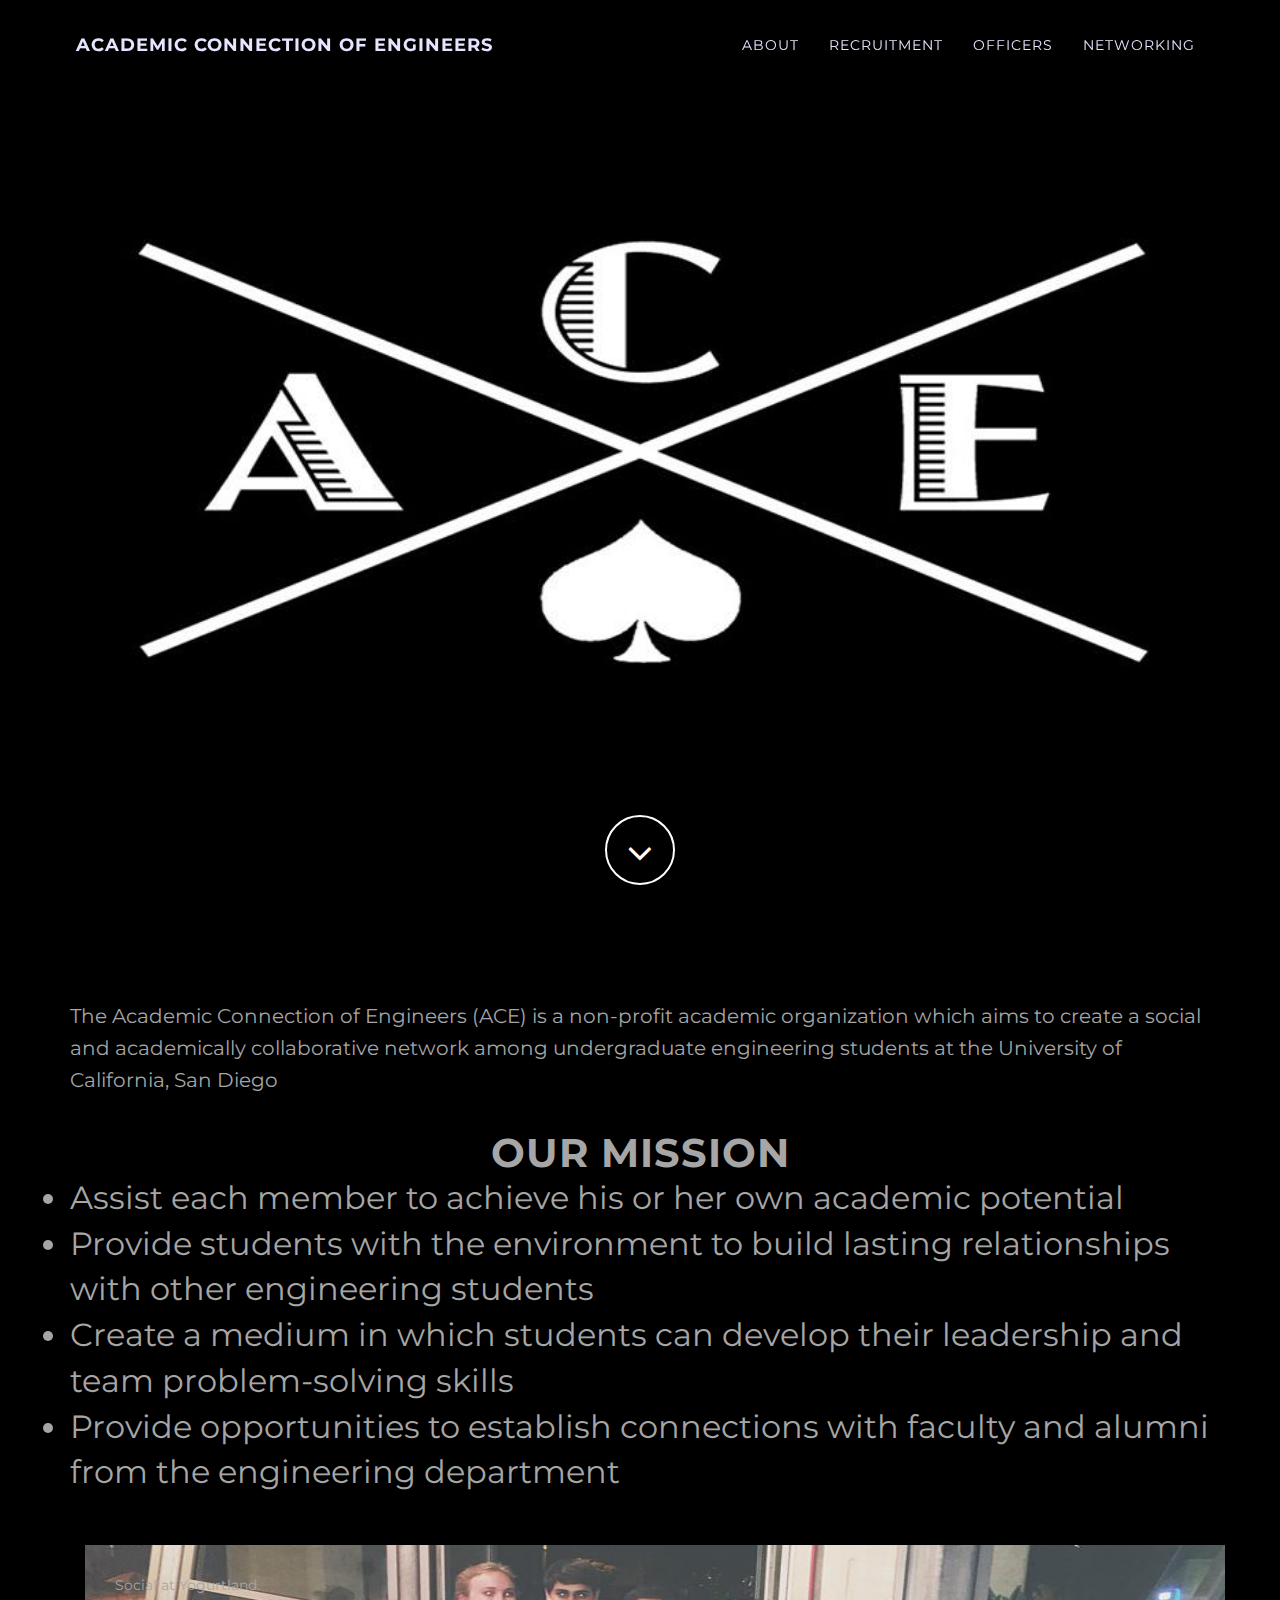
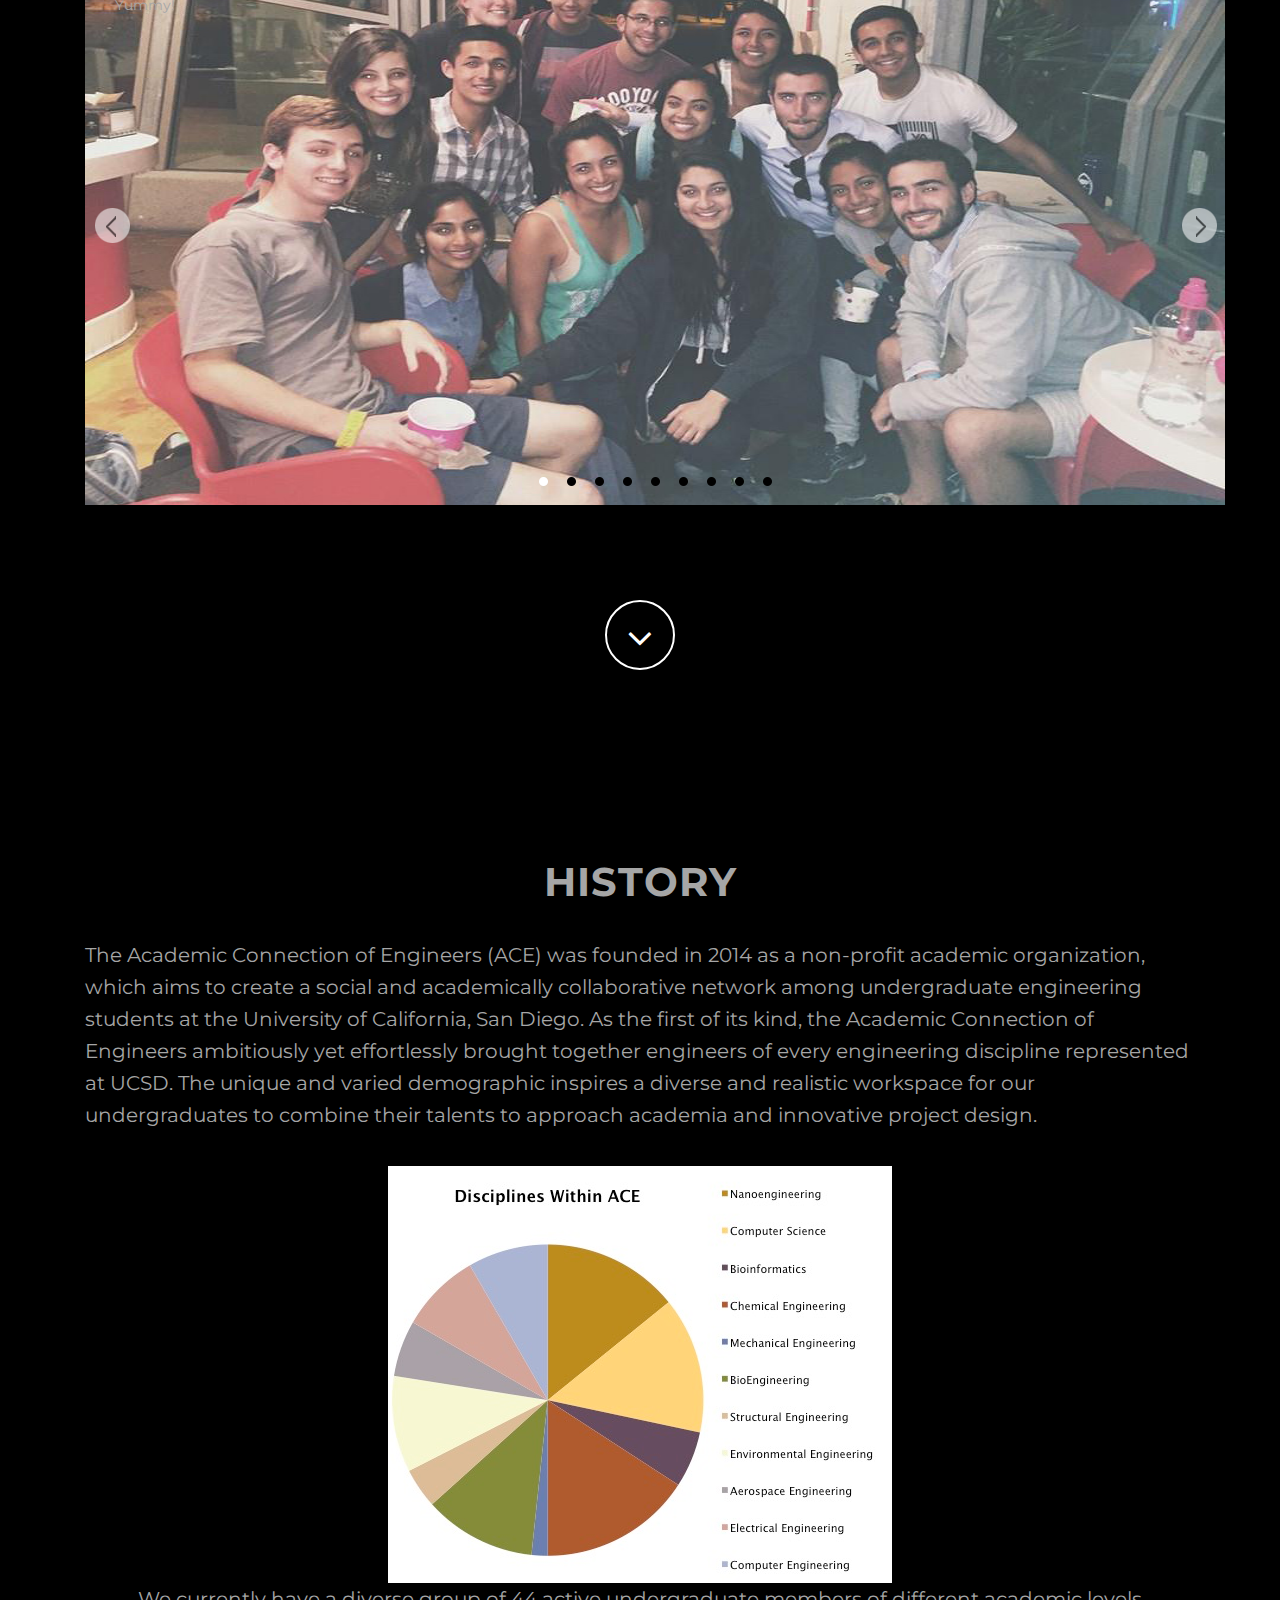
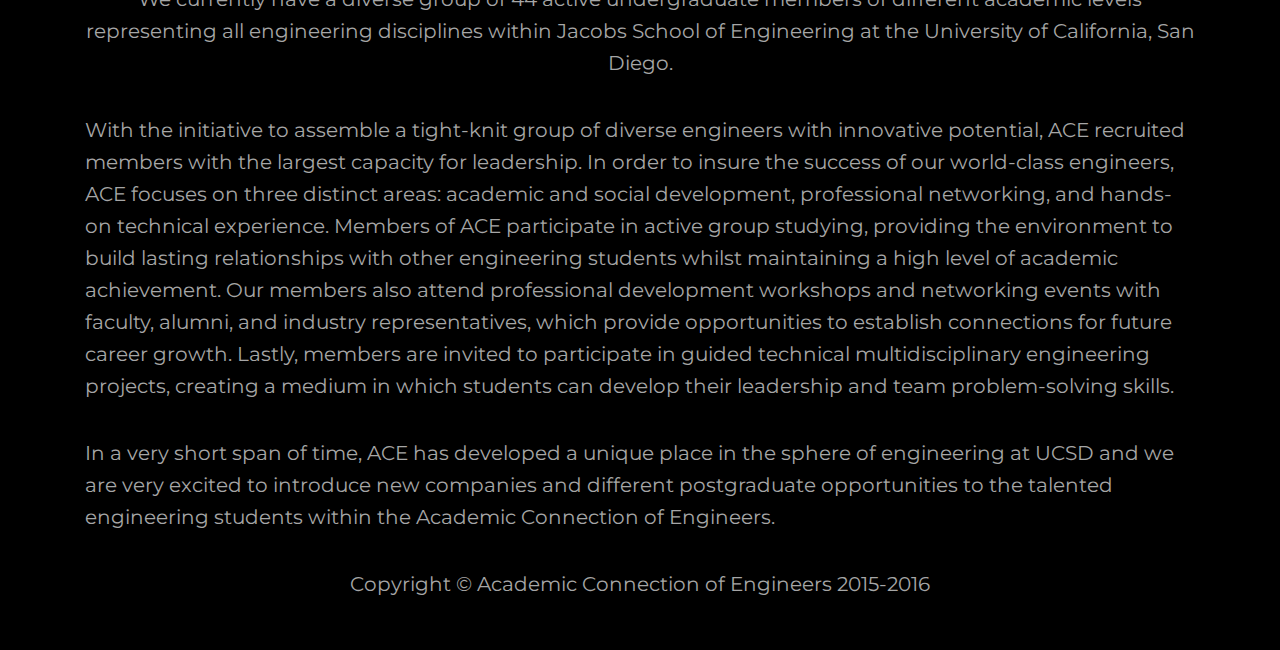
==== commit 7ec4430b: "style, index, networking, recruitment" ====
--- a/index.html
+++ b/index.html
@@ -63,7 +63,7 @@
                     <li class="dropdown">
                       <a id="about-drop" type="button" class="dropdown-toggle" data-toggle="dropdown" aria-haspopup="true" aria-expanded="false" href="#"> About </a>
                       <ul class="dropdown-menu" aria-labelledby="about-drop">
-                        <li><a id="history-drop" class="page-scroll" href="#history">History</a></li>
+                        <li><a id="history-drop" href="#history">History</a></li>
                       </ul>
                     </li>
                     
@@ -91,11 +91,9 @@
                     <div class="col-md-8 col-md-offset-2">
                         <!-- <h1 class="brand-heading">Hello</h1>
                         <p class="intro-text"></p> -->                        
-
                         <a href="#about" class="btn btn-circle page-scroll">
                             <i class="fa fa-angle-down animated"></i>
                         </a>
-
                     </div>
                 </div>
             </div>
@@ -103,10 +101,10 @@
     </header>
 
     <!-- About Section -->
-    <section id="about" class="container about-section">
+    <section id="about" class="container about-section ">
         <div class="row">
-            <div class="col-lg-12">
-                <h4>The Academic Connection of Engineers (ACE) is a non-profit academic organization which aims to create a social and academically collaborative network among undergraduate engineering students at the University of California, San Diego</h4>
+            <div class="col-lg-12 ">
+                <p>The Academic Connection of Engineers (ACE) is a non-profit academic organization which aims to create a social and academically collaborative network among undergraduate engineering students at the University of California, San Diego</p>
                 <h3> Our Mission </h3>
                 <li>Assist each member to achieve his or her own academic potential</li>
                 <li>Provide students with the environment to build lasting relationships with other engineering students </li>
@@ -251,7 +249,7 @@
     <div class="row">  
       <a href="#history" class="btn btn-circle page-scroll center-block">
           <i class="fa fa-angle-down animated"></i>
-        </a> 
+      </a> 
     </div>
   </div>
 
--- a/css/style.css
+++ b/css/style.css
@@ -324,8 +324,7 @@
  *********************/
 
 .about-section li {
-    margin-left: 40px;
-    font-size: 20px;
+    font-size: 32px;
 }
 
 .about-section h3 {
@@ -333,12 +332,6 @@
     text-align: center;
     text-transform: uppercase;
     margin: 0 0 0px;
-}
-
-.about-section h4{
-    font-size: 24px;
-    text-align: center;
-    margin 0 0 0px;
 }
 
 .about-section{
@@ -450,10 +443,38 @@
  *********************/
 #networking-section{
     padding-top:100px;
+    padding-bottom:100px;
 }
 #networking-wrapper{
     margin:0 auto;
     width: 80%;
+}
+
+#g-networking-wrapper{
+    margin:0 auto;
+    width: 80;
+}
+
+#graduate{
+    padding-top:100px;
+    padding-bottom:100px;
+}
+
+.btn-nw {
+    position: relative;
+    width: 70px;
+    height: 70px;
+    
+    padding: 7px 16px;
+    border: 2px solid #fff;
+    border-radius: 100%!important;
+    font-size: 40px;
+    color: white;
+    background: 0 0;
+
+    -webkit-transition: background .3s ease-in-out;
+    -moz-transition: background .3s ease-in-out;
+    transition: background .3s ease-in-out;
 }
 
 
@@ -502,7 +523,21 @@
   font-size: 18px;
 }
 
-
+/*********************
+ RECRUITMENT SECTION
+ *********************/
+#recruitment{
+    padding-top:100px;
+    padding-bottom:100px;
+}
+#recruitment-wrapper{
+    margin:0 auto;
+    width: 80%;
+}
+.recruitment-section li{
+    margin-left:13%;
+    font-size: 16px;
+}
 
 /*********************
  *  FOOTER SECTION   *
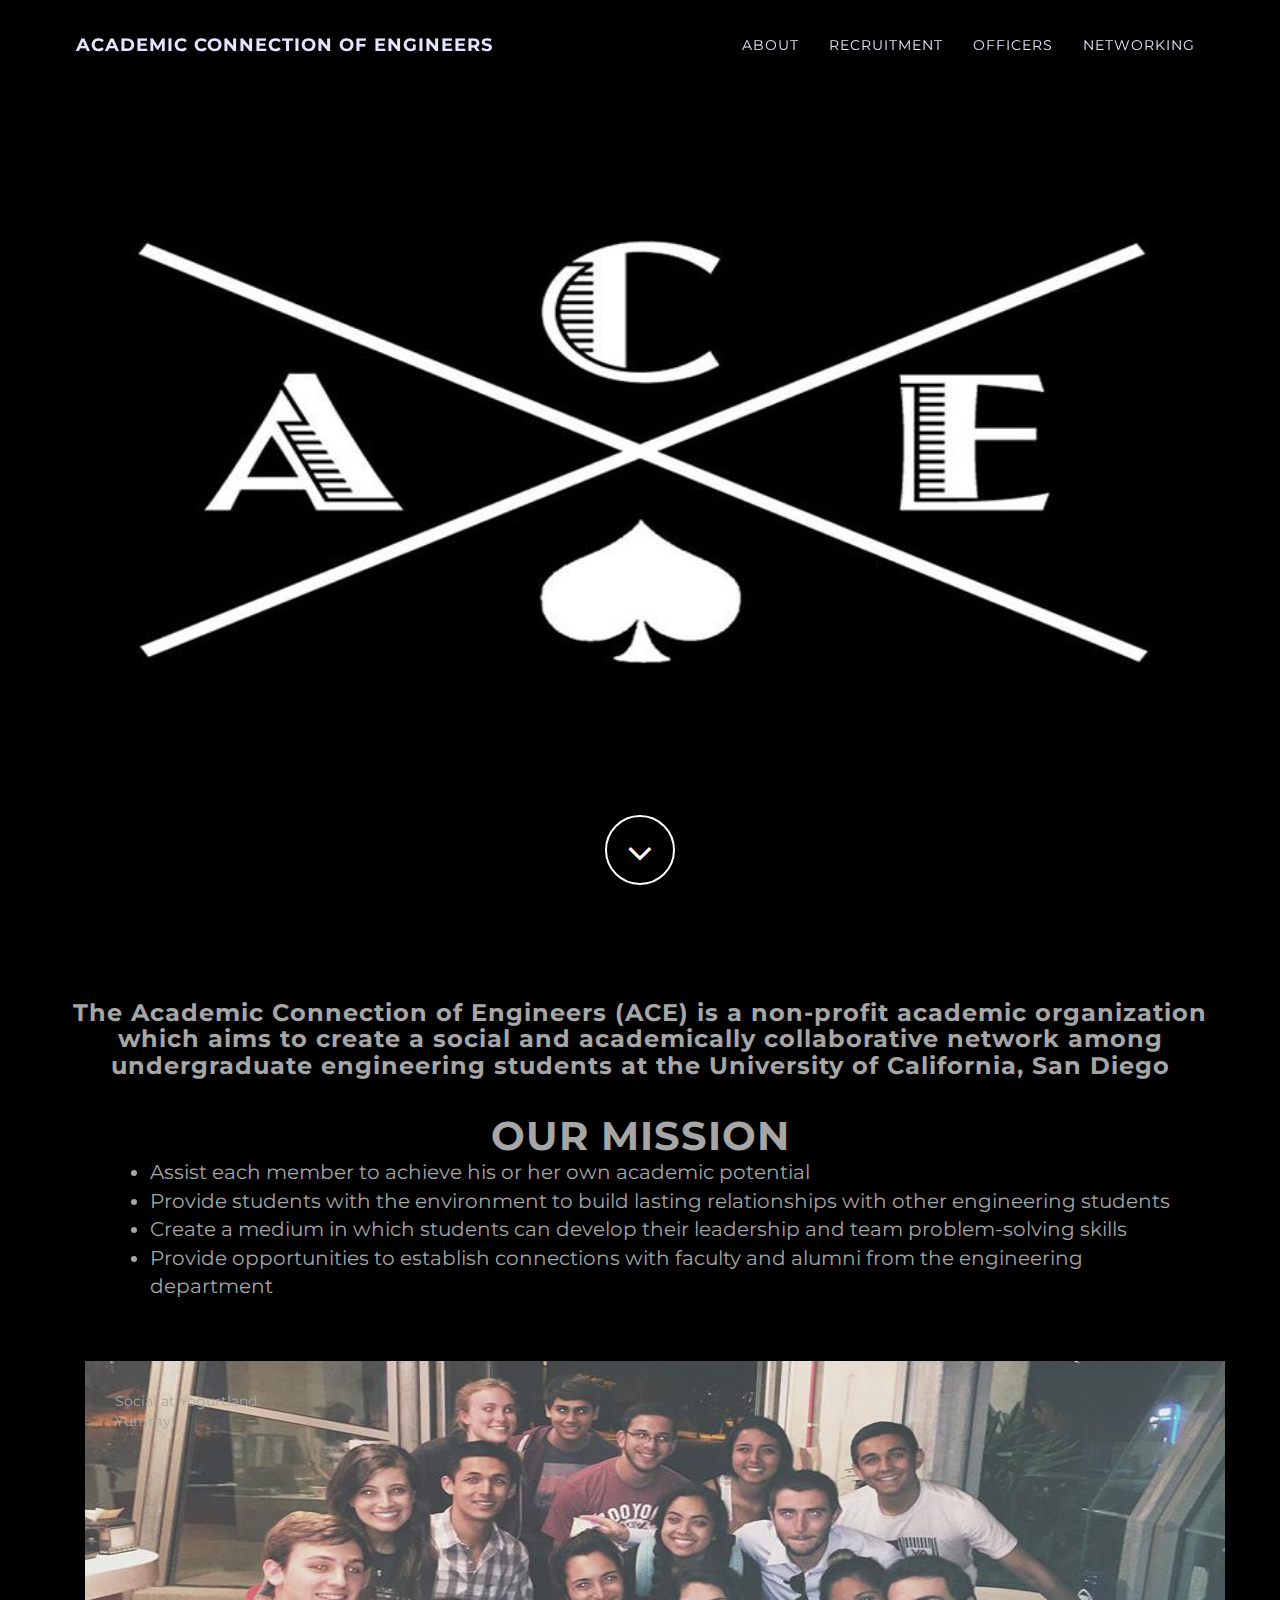
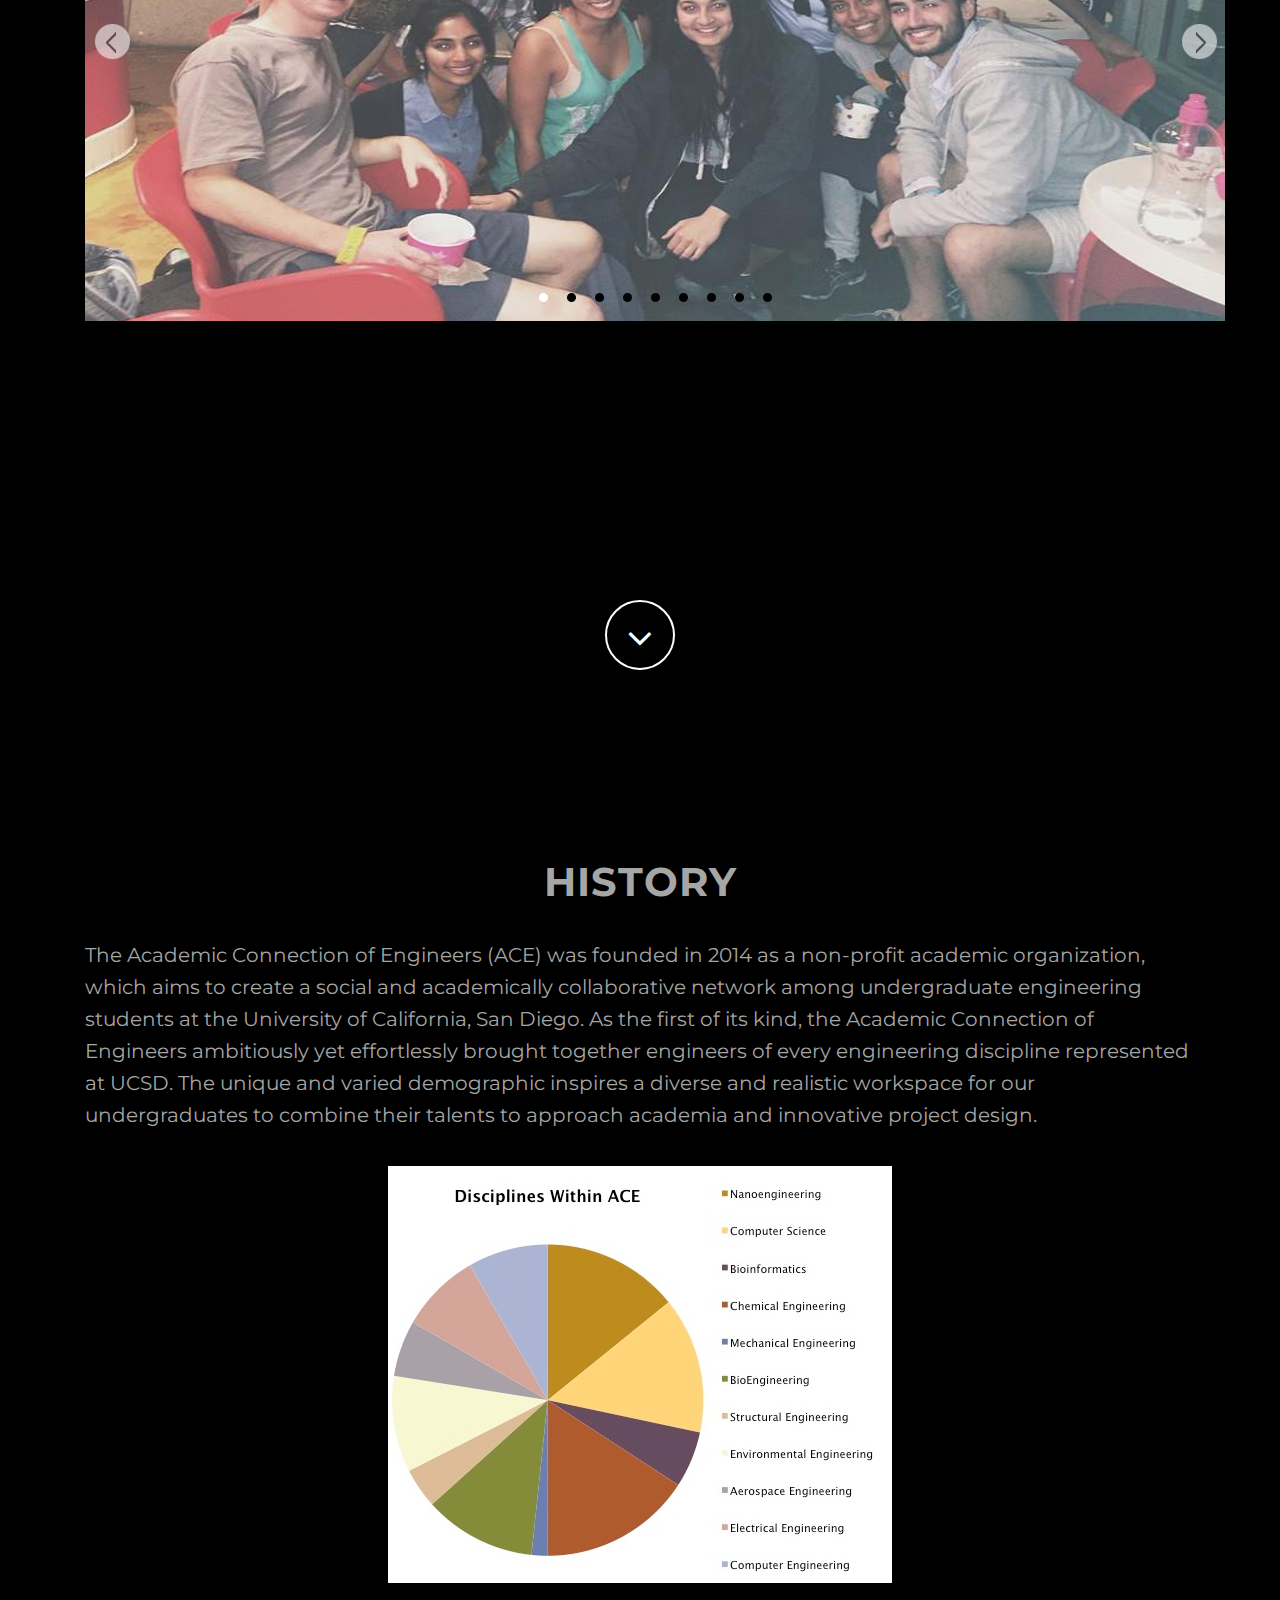
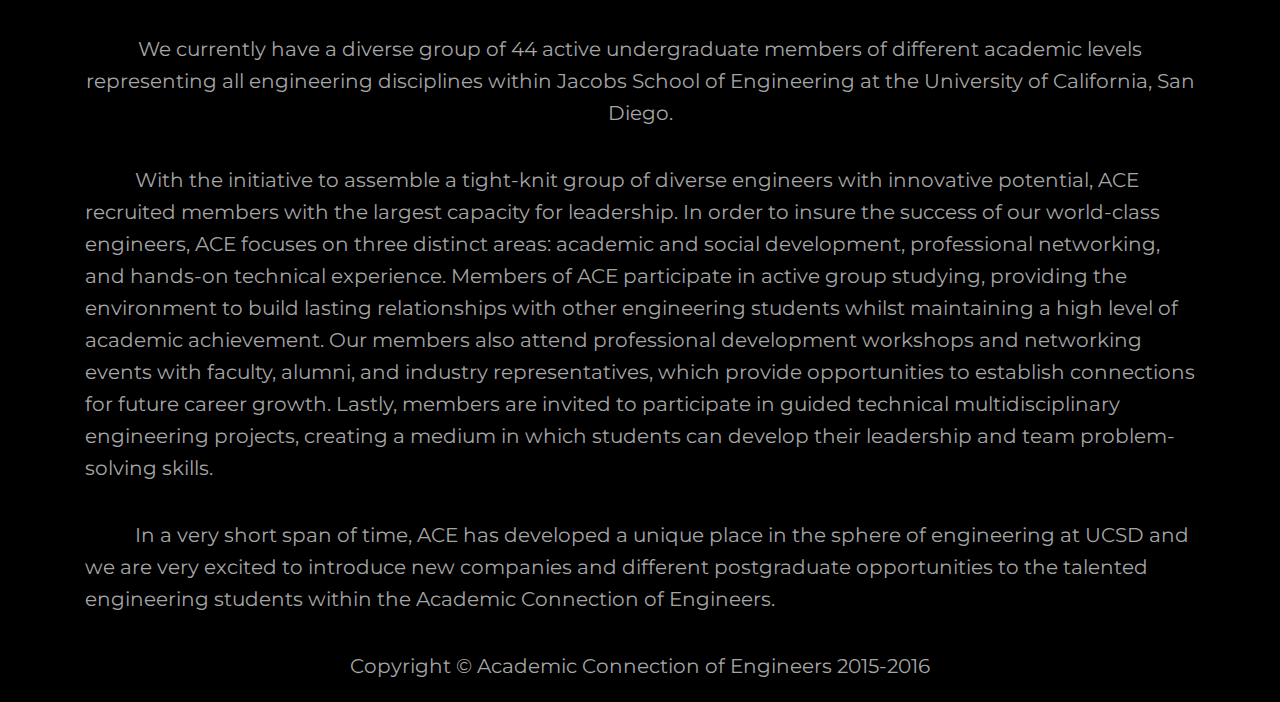
==== commit 02adffc3: "made some changes and added pictures" ====
--- a/index.html
+++ b/index.html
@@ -63,7 +63,7 @@
                     <li class="dropdown">
                       <a id="about-drop" type="button" class="dropdown-toggle" data-toggle="dropdown" aria-haspopup="true" aria-expanded="false" href="#"> About </a>
                       <ul class="dropdown-menu" aria-labelledby="about-drop">
-                        <li><a id="history-drop" href="#history">History</a></li>
+                        <li><a id="history-drop" class="page-scroll" href="#history">History</a></li>
                       </ul>
                     </li>
                     
@@ -91,9 +91,11 @@
                     <div class="col-md-8 col-md-offset-2">
                         <!-- <h1 class="brand-heading">Hello</h1>
                         <p class="intro-text"></p> -->                        
+
                         <a href="#about" class="btn btn-circle page-scroll">
                             <i class="fa fa-angle-down animated"></i>
                         </a>
+
                     </div>
                 </div>
             </div>
@@ -101,15 +103,17 @@
     </header>
 
     <!-- About Section -->
-    <section id="about" class="container about-section ">
+    <section id="about" class="container about-section">
         <div class="row">
-            <div class="col-lg-12 ">
-                <p>The Academic Connection of Engineers (ACE) is a non-profit academic organization which aims to create a social and academically collaborative network among undergraduate engineering students at the University of California, San Diego</p>
+            <div class="col-lg-12">
+                <h4>The Academic Connection of Engineers (ACE) is a non-profit academic organization which aims to create a social and academically collaborative network among undergraduate engineering students at the University of California, San Diego</h4>
                 <h3> Our Mission </h3>
-                <li>Assist each member to achieve his or her own academic potential</li>
-                <li>Provide students with the environment to build lasting relationships with other engineering students </li>
-                <li>Create a medium in which students can develop their leadership and team problem-solving skills</li>
-                <li>Provide opportunities to establish connections with faculty and alumni from the engineering department</li>                
+                <ul>
+                    <li>Assist each member to achieve his or her own academic potential</li>
+                    <li>Provide students with the environment to build lasting relationships with other engineering students </li>
+                    <li>Create a medium in which students can develop their leadership and team problem-solving skills</li>
+                    <li>Provide opportunities to establish connections with faculty and alumni from the engineering department</li>                
+                </ul>
             </div>
         </div>
         <!-- Use a container to wrap the slider, the purpose is to enable slider to always fit width of the wrapper while window resize -->
@@ -266,13 +270,13 @@
                     <p> The Academic Connection of Engineers (ACE) was founded in 2014 as a non-profit academic organization, which aims to create a social and academically collaborative network among undergraduate engineering students at the University of California, San Diego. As the first of its kind, the Academic Connection of Engineers ambitiously yet effortlessly brought together engineers of every engineering discipline represented at UCSD. The unique and varied demographic inspires a diverse and realistic workspace for our undergraduates to combine their talents to approach academia and innovative project design. </p>
 
                     <div class="pie" align="center"> 
-                        <img src="img/acepie.jpg" style="width:504px; height: 417px; ">
+                        <img src="img/acepie.jpg" style="width:504px; height: 417px; margin-bottom:50px">
                         <p>We currently have a diverse group of 44 active undergraduate members of different academic levels representing all engineering disciplines within Jacobs School of Engineering at the University of California, San Diego.</p>
                     </div> 
 
-                    <p>With the initiative to assemble a tight-knit group of diverse engineers with innovative potential, ACE recruited members with the largest capacity for leadership. In order to insure the success of our world-class engineers, ACE focuses on three distinct areas: academic and social development, professional networking, and hands-on technical experience. Members of ACE participate in active group studying, providing the environment to build lasting relationships with other engineering students whilst maintaining a high level of academic achievement. Our members also attend professional development workshops and networking events with faculty, alumni, and industry representatives, which provide opportunities to establish connections for future career growth. Lastly, members are invited to participate in guided technical multidisciplinary engineering projects, creating a medium in which students can develop their leadership and team problem-solving skills.</p>
-
-                    <p>In a very short span of time, ACE has developed a unique place in the sphere of engineering at UCSD and we are very excited to introduce new companies and different postgraduate opportunities to the talented engineering students within the Academic Connection of Engineers.</p>
+                    <p style="text-indent: 50px;">With the initiative to assemble a tight-knit group of diverse engineers with innovative potential, ACE recruited members with the largest capacity for leadership. In order to insure the success of our world-class engineers, ACE focuses on three distinct areas: academic and social development, professional networking, and hands-on technical experience. Members of ACE participate in active group studying, providing the environment to build lasting relationships with other engineering students whilst maintaining a high level of academic achievement. Our members also attend professional development workshops and networking events with faculty, alumni, and industry representatives, which provide opportunities to establish connections for future career growth. Lastly, members are invited to participate in guided technical multidisciplinary engineering projects, creating a medium in which students can develop their leadership and team problem-solving skills.</p>
+
+                    <p style="text-indent: 50px;">In a very short span of time, ACE has developed a unique place in the sphere of engineering at UCSD and we are very excited to introduce new companies and different postgraduate opportunities to the talented engineering students within the Academic Connection of Engineers.</p>
                 </div>
                 
             </div>
--- a/css/style.css
+++ b/css/style.css
@@ -55,6 +55,13 @@
 a:focus {
     text-decoration: none;
     color: white;
+}
+
+.left {
+    float: left;
+}
+.right {
+    float: right;
 }
 
 .light {
@@ -324,7 +331,8 @@
  *********************/
 
 .about-section li {
-    font-size: 32px;
+    margin-left: 40px;
+    font-size: 20px;
 }
 
 .about-section h3 {
@@ -332,6 +340,12 @@
     text-align: center;
     text-transform: uppercase;
     margin: 0 0 0px;
+}
+
+.about-section h4{
+    font-size: 24px;
+    text-align: center;
+    margin 0 0 0px;
 }
 
 .about-section{
@@ -390,7 +404,6 @@
     margin: 20 0 35px;
 }
 
-
 .btn {
     border-radius: 0;
     text-transform: uppercase;
@@ -464,6 +477,7 @@
     position: relative;
     width: 70px;
     height: 70px;
+    margin-top: 50px;
     
     padding: 7px 16px;
     border: 2px solid #fff;
@@ -477,6 +491,17 @@
     transition: background .3s ease-in-out;
 }
 
+.nw-img{
+    margin-right: 8px;
+    margin-left: 8px;
+    width: 320px;
+}
+
+#study-pool{
+    margin-right: 8px;
+    margin-left: 8px;
+    width: 200px;
+}
 
 /*********************
  *    TEAM SECTION   *
@@ -520,7 +545,7 @@
 .team-photo p {
   margin: 0;
   padding: 0;
-  font-size: 18px;
+  font-size: 16px;
 }
 
 /*********************
@@ -534,17 +559,100 @@
     margin:0 auto;
     width: 80%;
 }
+
+
 .recruitment-section li{
-    margin-left:13%;
+    list-style-position: outside;
+    margin-left: 13%;
+    margin-right: 13%;
     font-size: 16px;
 }
 
+.recruitment-section h2{
+    margin-top: 50px;
+}
+
+.recruitment-section h4{
+    font-size: 24px;
+    text-align: center;
+    margin: 0 0 0px;
+}
+
+/****** CALENDAR OF EVENTS ******
+-------------------------------/
+-------------------------------/
+-------------------------------/
+*/
+#events-section {
+    margin-top: 100px;
+    height: 700px;
+}
+.events-wrapper {
+    margin: 0 auto;
+    width: 1000px;
+}
+#upcoming-events {
+    background-color: #ffffff;
+    height: 698px;
+    width: 315px;
+    border-radius: 4px;
+}
+#event-description {
+    margin: 0 auto;
+    background-color: #ffffff;
+    width: 675px;
+    height: 698px;
+    border-radius: 4px;
+}
+#event-description div:nth-child(1) {
+    margin-top: 35px;
+}
+#event-description div:nth-child(2) {
+    margin-top: 15px;
+}
+
+#event-description h3 {
+    padding-top: 100px;
+}
+
+.event {
+    height: 150px;
+}
+.event hr {
+    margin: 0;
+}
+.event h3 {
+    margin-top: 12px;
+    color: #383838;
+}
+.event h4 {
+    margin: 5px;
+    color: #3d0000;
+}
+.event:hover {
+  background-color: #de6868;
+  cursor: pointer;
+}
+.event-content {
+  height: 100px;
+  margin-left: 10px;
+}
+.event-content p,
+.event-content h3 {
+  width: 550px;
+  margin: 0 auto;
+  margin-bottom: 5px;
+}
+.event-content p {
+  font-size: 24px;
+}
+
 /*********************
  *  FOOTER SECTION   *
  *********************/
 
 footer {
-    padding: 50px 0;
+    padding: 20px 20px;
 }
 
 footer p {
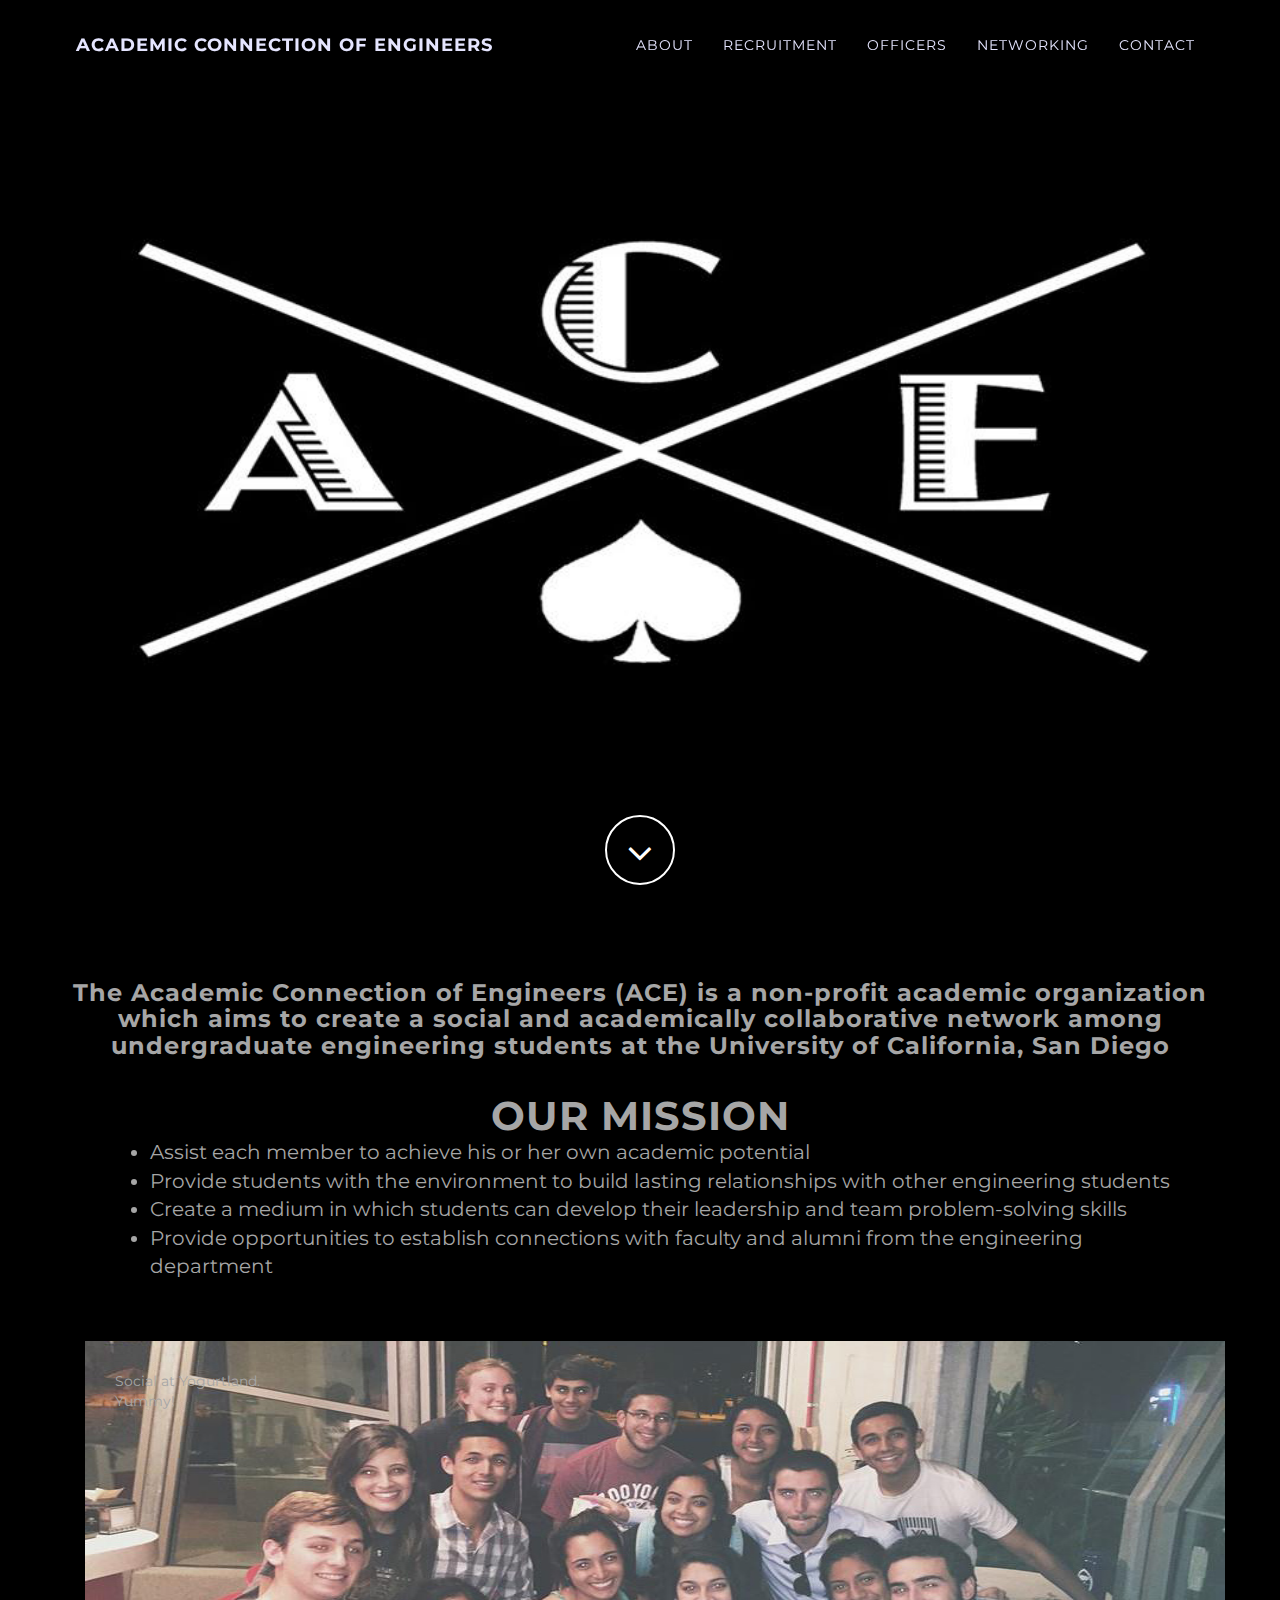
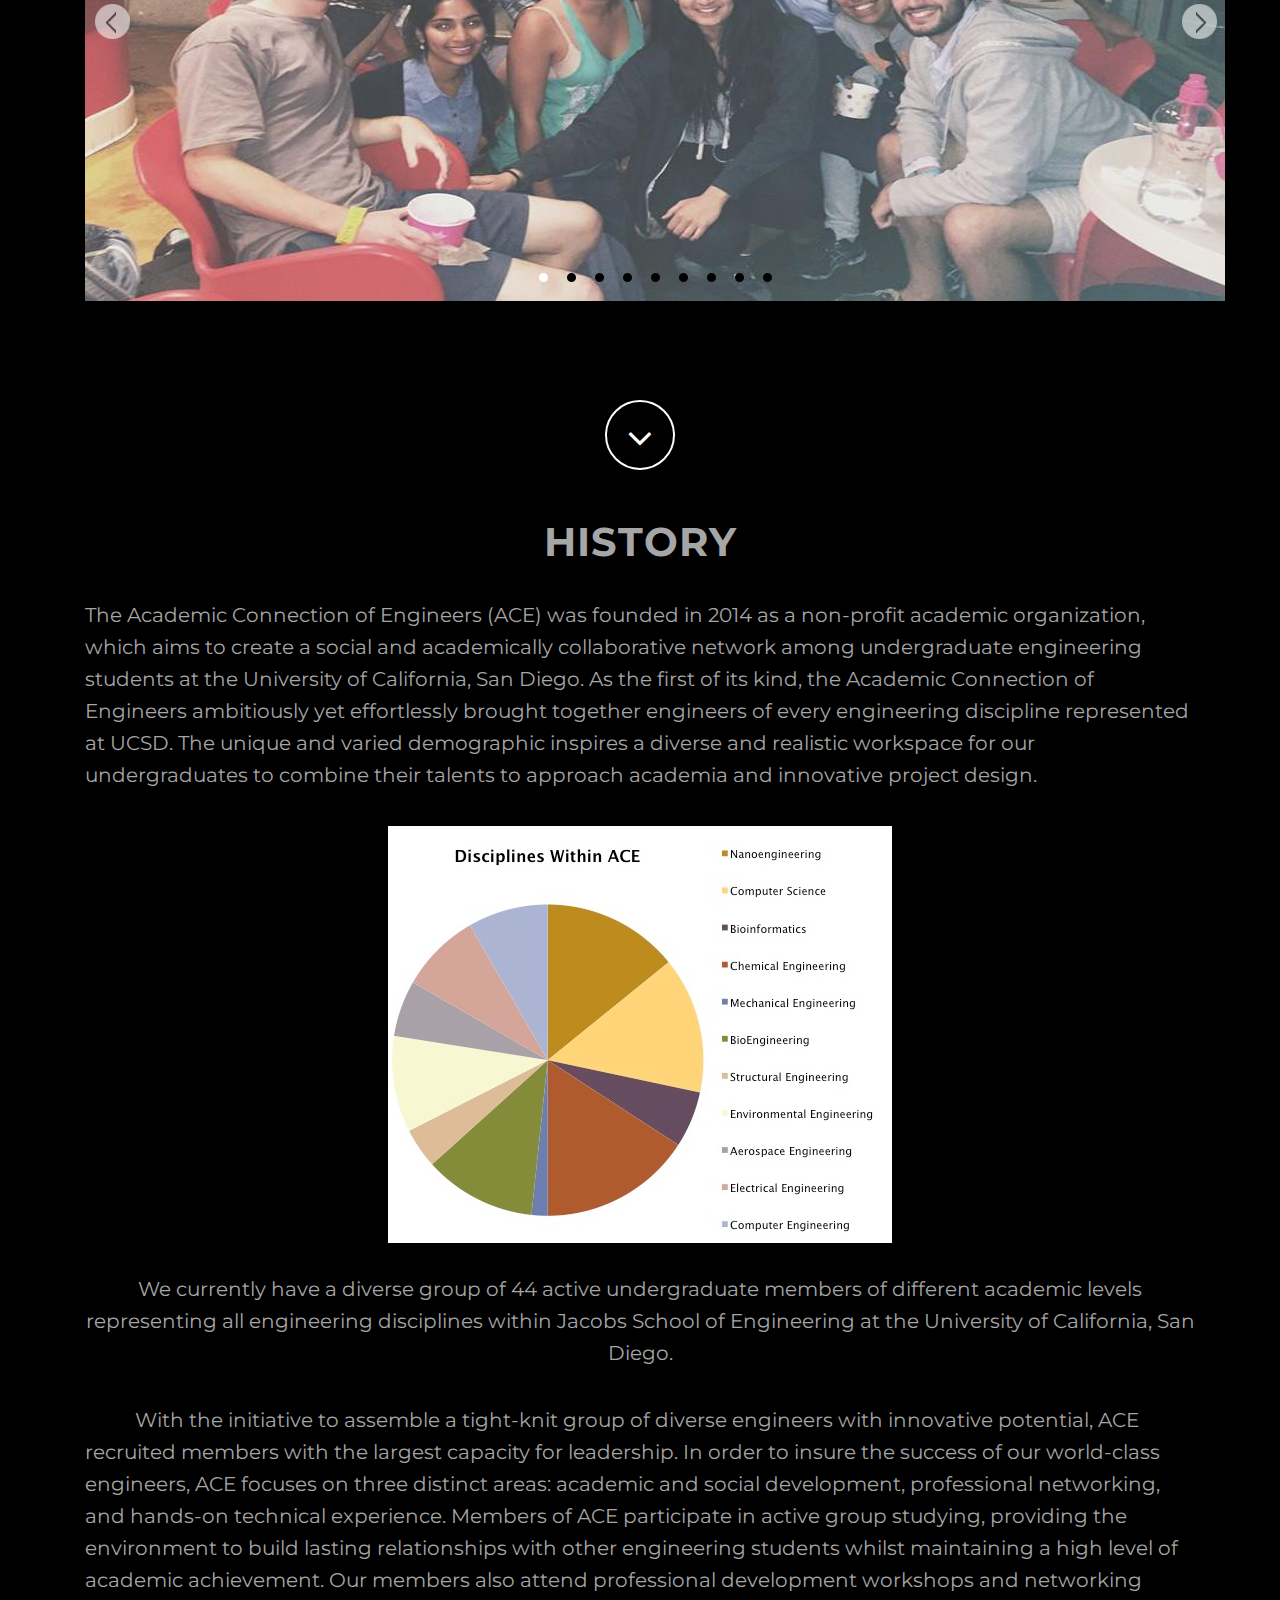
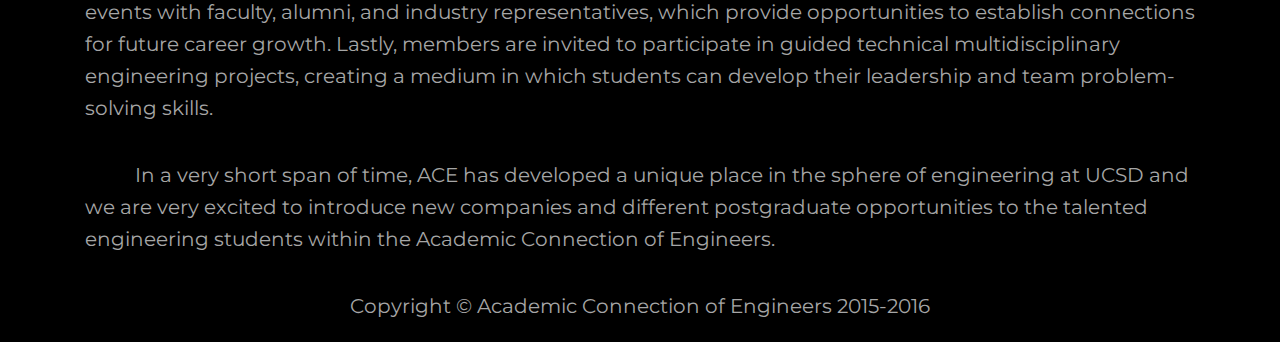
==== commit 33d8cf8f: "contact, index down button" ====
--- a/index.html
+++ b/index.html
@@ -75,6 +75,9 @@
                     </li>
                     <li>
                         <a class ="contact-scroll" href="networking.html">Networking</a>
+                    </li>
+                    <li>
+                        <a href="mailto:ace@ucsd.edu">Contact</a>
                     </li>
                 </ul>
             </div>
@@ -270,7 +273,7 @@
                     <p> The Academic Connection of Engineers (ACE) was founded in 2014 as a non-profit academic organization, which aims to create a social and academically collaborative network among undergraduate engineering students at the University of California, San Diego. As the first of its kind, the Academic Connection of Engineers ambitiously yet effortlessly brought together engineers of every engineering discipline represented at UCSD. The unique and varied demographic inspires a diverse and realistic workspace for our undergraduates to combine their talents to approach academia and innovative project design. </p>
 
                     <div class="pie" align="center"> 
-                        <img src="img/acepie.jpg" style="width:504px; height: 417px; margin-bottom:50px">
+                        <img src="img/acepie.jpg" style="width:504px; height: 417px; margin-bottom:30px">
                         <p>We currently have a diverse group of 44 active undergraduate members of different academic levels representing all engineering disciplines within Jacobs School of Engineering at the University of California, San Diego.</p>
                     </div> 
 
--- a/css/style.css
+++ b/css/style.css
@@ -284,30 +284,6 @@
     height: 100%;
 }
 
-.portfolio-section {
-    width: 100%;
-    height: 100%;
-    padding: 50px 0;
-    color: #fff;
-    background: url("../img/bigsurbw.jpg") no-repeat center center scroll;
-    background-color: #000;
-    -webkit-background-size: cover;
-    -moz-background-size: cover;
-    background-size: cover;
-    -o-background-size: cover;
-
-
-}
-
-.portfolio-section h2{
-    color:black;
-    position: relative;
-}
-
-.project-section{
-    margin:0;
-}
-
 .contact-section{
     margin-top:45%;
     height:100%;
@@ -349,8 +325,8 @@
 }
 
 .about-section{
-    padding-top:100px;
-    height: 100%;    
+    padding-top:80px;
+    height: 700px;    
 }
 
 /*.about-section p{
@@ -363,16 +339,13 @@
         padding-top: 51px;
     }
 
-    .portfolio-section {
-        padding: 100px 0;
-    }
 }
 
 /*********************
  *  SLIDER SECTION   *
  *********************/
 #slider-section{
-  height:560px;
+  height:420px;
   vertical-align: middle;
 }
 .slider-wrapper{
@@ -507,7 +480,7 @@
  *    TEAM SECTION   *
  *********************/
 #team-section {
-    height: 3050px;
+    height: 3150px;
     padding-top:100px;
 }
 
@@ -613,6 +586,7 @@
 
 #event-description h3 {
     padding-top: 100px;
+    color: black;
 }
 
 .event {
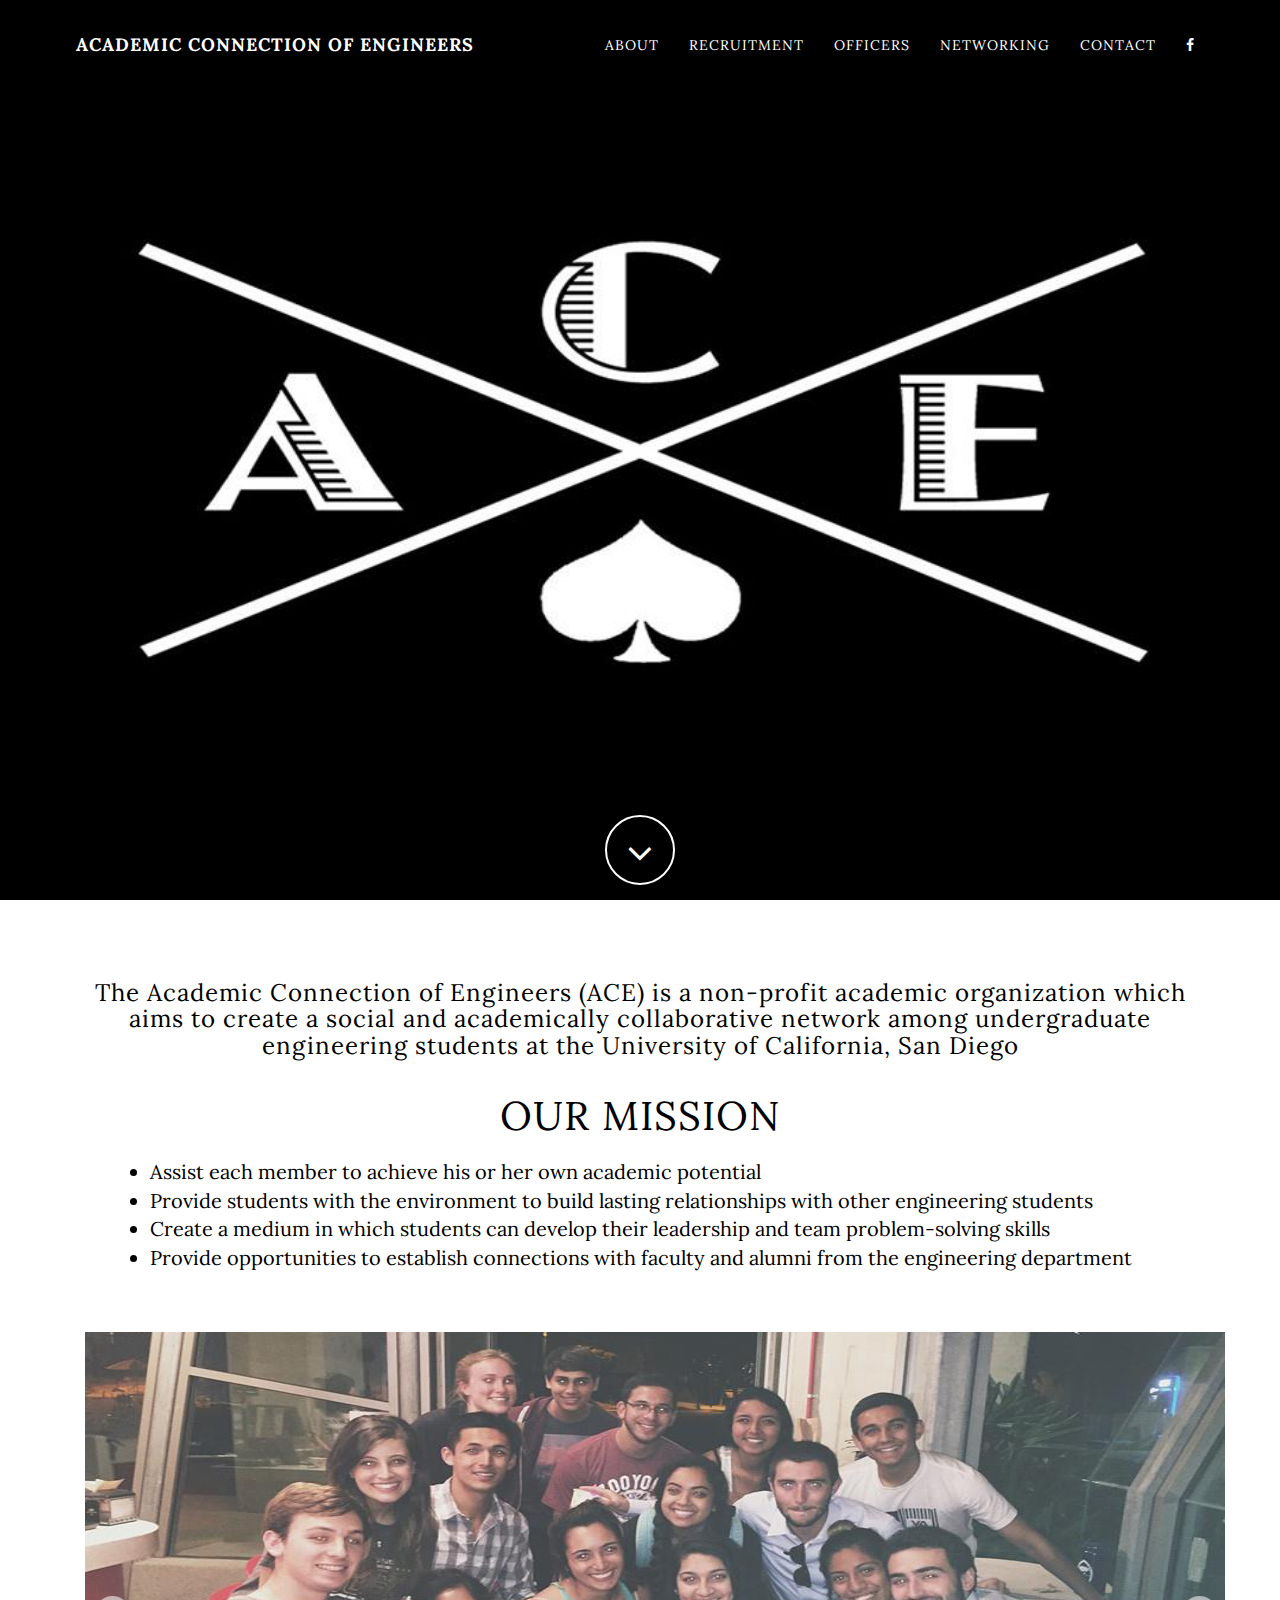
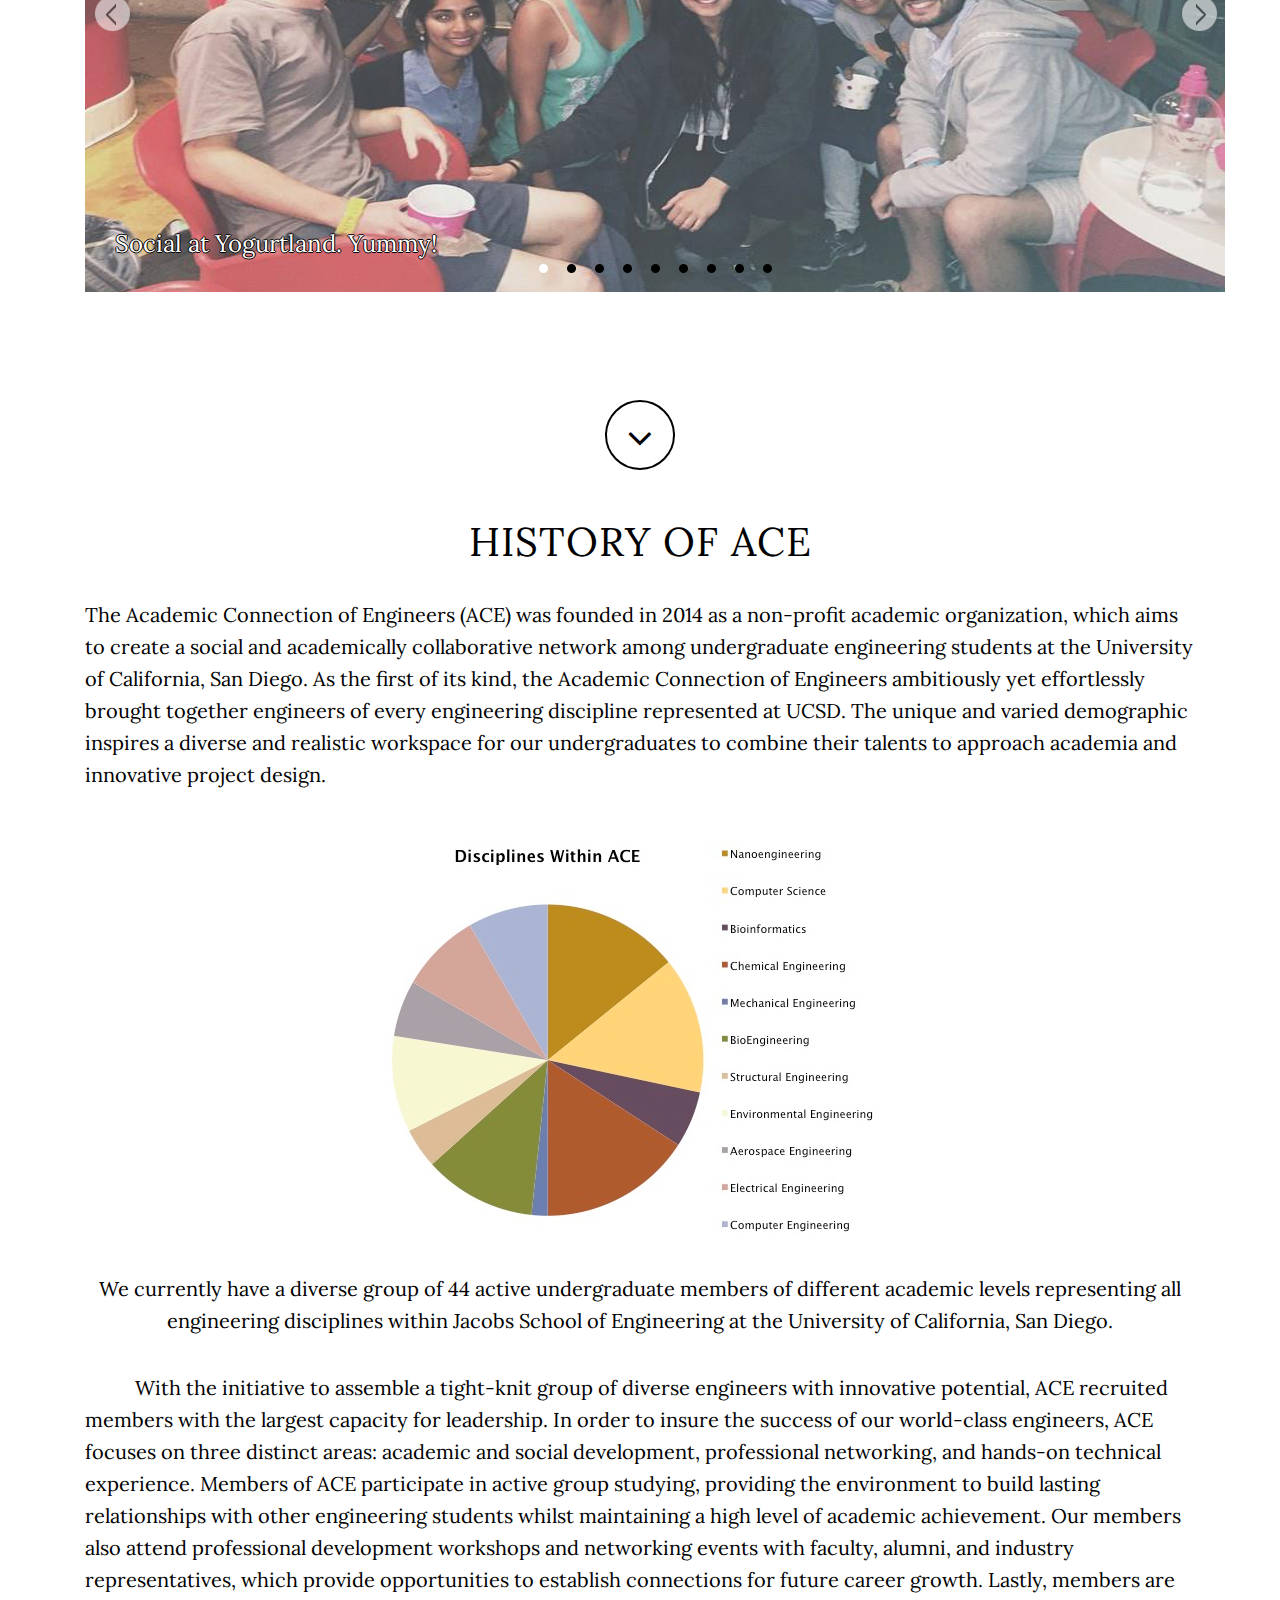
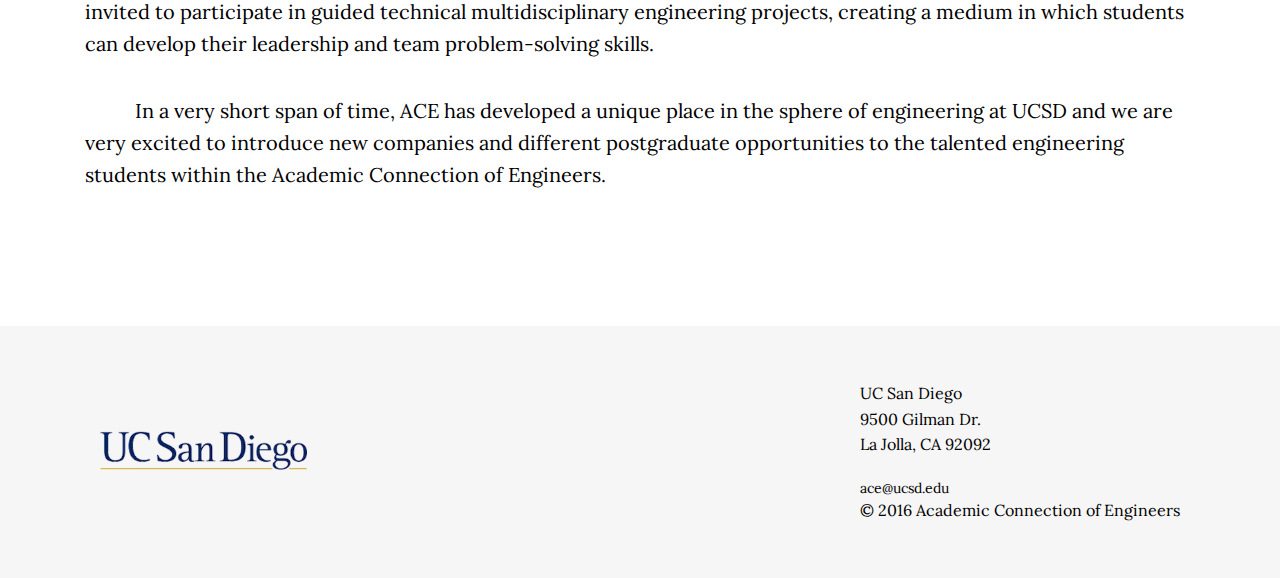
==== commit ffabdb03: "Changed background to white, footer updated, added new files for animation and footer" ====
--- a/index.html
+++ b/index.html
@@ -7,11 +7,14 @@
     <meta http-equiv="X-UA-Compatible" content="IE=edge">
     <meta name="viewport" content="width=device-width, initial-scale=1">
     <meta name="viewport" content="width=device-width">
-    <meta name="description" content="UC San Diego's Academic Connection of Engineers (ACE)">
-    <meta name="keywords" content="UCSD ACE, ACE, Academic Connection of Engineers, ACE UCSD, UCSD Engineering Club, Student Engineering Club, University of California San Diego">
+    <meta name="description" content="The Academic Connection of Engineers (ACE) is a non-profit academic organization which aims to create a social and academically collaborative network among undergraduate engineering students at the University of California, San Diego. UCSD. ">
+    <meta name="keywords" content="UCSD ACE, ACE, Academic Connection of Engineers, ACE UCSD, UCSD Engineering Club, Student Engineering Club, University of California San Diego, UC San Diego">
     <meta name="author" content="Aaron Wong and Joshua Gudgel">
 
     <title>UCSD ACE - Academic Connection of Engineers - Student Engineering Club - University of California San Diego</title>
+
+    <!-- ANIMATION WOW -->
+    <link rel="stylesheet" href="css/animate.css">
 
     <!-- Bootstrap Core CSS -->
     <link href="css/bootstrap.min.css" rel="stylesheet">
@@ -59,14 +62,14 @@
                     <li class="hidden">
                         <a href="#page-top"></a>
                     </li>
-                    
+
                     <li class="dropdown">
                       <a id="about-drop" type="button" class="dropdown-toggle" data-toggle="dropdown" aria-haspopup="true" aria-expanded="false" href="#"> About </a>
                       <ul class="dropdown-menu" aria-labelledby="about-drop">
                         <li><a id="history-drop" class="page-scroll" href="#history">History</a></li>
                       </ul>
                     </li>
-                    
+
                     <li>
                         <a class="page-scroll" href="recruitment.html">Recruitment</a>
                     </li>
@@ -78,6 +81,10 @@
                     </li>
                     <li>
                         <a href="mailto:ace@ucsd.edu">Contact</a>
+                    </li>
+                    <li class="smooth-scroll">
+                       <a href="https://www.facebook.com/AcademicConnectionofEngineers?fref=ts">
+                       <i class="fa fa-facebook nav-link"></i></a>
                     </li>
                 </ul>
             </div>
@@ -93,7 +100,7 @@
                 <div class="row">
                     <div class="col-md-8 col-md-offset-2">
                         <!-- <h1 class="brand-heading">Hello</h1>
-                        <p class="intro-text"></p> -->                        
+                        <p class="intro-text"></p> -->
 
                         <a href="#about" class="btn btn-circle page-scroll">
                             <i class="fa fa-angle-down animated"></i>
@@ -110,19 +117,22 @@
         <div class="row">
             <div class="col-lg-12">
                 <h4>The Academic Connection of Engineers (ACE) is a non-profit academic organization which aims to create a social and academically collaborative network among undergraduate engineering students at the University of California, San Diego</h4>
-                <h3> Our Mission </h3>
+
+
+                <h3 class="wow bounce animated"> Our Mission </h3>
+
                 <ul>
                     <li>Assist each member to achieve his or her own academic potential</li>
                     <li>Provide students with the environment to build lasting relationships with other engineering students </li>
                     <li>Create a medium in which students can develop their leadership and team problem-solving skills</li>
-                    <li>Provide opportunities to establish connections with faculty and alumni from the engineering department</li>                
+                    <li>Provide opportunities to establish connections with faculty and alumni from the engineering department</li>
                 </ul>
             </div>
         </div>
         <!-- Use a container to wrap the slider, the purpose is to enable slider to always fit width of the wrapper while window resize -->
     <div class="container">
         <!-- Jssor Slider Begin -->
-        <!-- To move inline styles to css file/block, please specify a class name for each element. --> 
+        <!-- To move inline styles to css file/block, please specify a class name for each element. -->
         <!-- ================================================== -->
         <div id="slider1_container" style="display: none; position: relative; margin: 0 auto; width: 1140px; height: 560px; overflow: hidden; top:50px">
 
@@ -143,36 +153,60 @@
             overflow: hidden;">
                 <div>
                     <img u="image" src2="img/social_yogurtland.jpg" />
-                    <div u="caption" t="transition_name1" style="position: absolute; top: 30px; left: 30px; width: 200px;height: 50px;">
+                    <div u="caption" t="transition_name1" class="img-caption">
                     Social at Yogurtland. Yummy!
                     </div>
                 </div>
                 <div>
                     <img u="image" src2="img/networking.jpg" />
+                    <div u="caption" t="transition_name1" class="img-caption">
+                    Alumni/Professor Networking Event
+                    </div>
                 </div>
                 <div>
                     <img u="image" src2="img/lava_workshop.jpg" />
+                    <div u="caption" t="transition_name1" class="img-caption">
+                    Lava Lamp Workshop
+                    </div>
                 </div>
                 <div>
                     <img u="image" src2="img/clubs_study.jpg" />
+                    <div u="caption" t="transition_name1" class="img-caption">
+                    Study Session at Geisel
+                    </div>
                 </div>
                 <div>
                     <img u="image" src2="img/girls_tabling.jpg"/>
+                    <div u="caption" t="transition_name1" class="img-caption">
+                    Library Walk Tabling
+                    </div>
                 </div>
                 <div>
                     <img u="image" src2="img/diamonds_beach.jpg"/>
-                </div>
-                <div>
-                    <img u="image" src2="img/clubs_beach.jpg"/>                    
+                    <div u="caption" t="transition_name1" class="img-caption">
+                    Diamond Family
+                    </div>
+                </div>
+                <div>
+                    <img u="image" src2="img/clubs_beach.jpg"/>
+                    <div u="caption" t="transition_name1" class="img-caption">
+                    Clubs Family
+                    </div>
                 </div>
                 <div>
                     <img u="image" src2="img/spades_beach.jpg"/>
+                    <div u="caption" t="transition_name1" class="img-caption">
+                    Spades Family
+                    </div>
                 </div>
                 <div>
                     <img u="image" src2="img/hearts_beach.jpg"/>
-                </div>
-            </div>
-            
+                    <div u="caption" t="transition_name1" class="img-caption">
+                    Hearts Family
+                    </div>
+                </div>
+            </div>
+
             <!--#region Bullet Navigator Skin Begin -->
             <!-- Help: http://www.jssor.com/development/slider-with-bullet-navigator-jquery.html -->
             <style>
@@ -207,7 +241,7 @@
                 <div u="prototype"></div>
             </div>
             <!--#endregion Bullet Navigator Skin End -->
-            
+
             <!--#region Arrow Navigator Skin Begin -->
             <!-- Help: http://www.jssor.com/development/slider-with-arrow-navigator-jquery.html -->
             <style>
@@ -247,16 +281,16 @@
             <a style="display: none" href="http://www.jssor.com">Bootstrap Slider</a>
         </div>
         <!-- Jssor Slider End -->
-    </div>    
+    </div>
     </section>
 
     <!-- slider section -->
 <section id="slider-section" >
   <div class="container">
-    <div class="row">  
-      <a href="#history" class="btn btn-circle page-scroll center-block">
+    <div class="row">
+      <a href="#history" class="btn btn-circle circle-2 page-scroll center-block">
           <i class="fa fa-angle-down animated"></i>
-      </a> 
+      </a>
     </div>
   </div>
 
@@ -268,20 +302,20 @@
         <div class="history-section">
             <div class="container">
                 <div class="col-lg-12">
-                    <h2>History</h2>
-                    
+                    <h2 class="wow tada animated">History of ACE</h2>
+
                     <p> The Academic Connection of Engineers (ACE) was founded in 2014 as a non-profit academic organization, which aims to create a social and academically collaborative network among undergraduate engineering students at the University of California, San Diego. As the first of its kind, the Academic Connection of Engineers ambitiously yet effortlessly brought together engineers of every engineering discipline represented at UCSD. The unique and varied demographic inspires a diverse and realistic workspace for our undergraduates to combine their talents to approach academia and innovative project design. </p>
 
-                    <div class="pie" align="center"> 
+                    <div class="pie" align="center">
                         <img src="img/acepie.jpg" style="width:504px; height: 417px; margin-bottom:30px">
                         <p>We currently have a diverse group of 44 active undergraduate members of different academic levels representing all engineering disciplines within Jacobs School of Engineering at the University of California, San Diego.</p>
-                    </div> 
+                    </div>
 
                     <p style="text-indent: 50px;">With the initiative to assemble a tight-knit group of diverse engineers with innovative potential, ACE recruited members with the largest capacity for leadership. In order to insure the success of our world-class engineers, ACE focuses on three distinct areas: academic and social development, professional networking, and hands-on technical experience. Members of ACE participate in active group studying, providing the environment to build lasting relationships with other engineering students whilst maintaining a high level of academic achievement. Our members also attend professional development workshops and networking events with faculty, alumni, and industry representatives, which provide opportunities to establish connections for future career growth. Lastly, members are invited to participate in guided technical multidisciplinary engineering projects, creating a medium in which students can develop their leadership and team problem-solving skills.</p>
 
                     <p style="text-indent: 50px;">In a very short span of time, ACE has developed a unique place in the sphere of engineering at UCSD and we are very excited to introduce new companies and different postgraduate opportunities to the talented engineering students within the Academic Connection of Engineers.</p>
                 </div>
-                
+
             </div>
 
 
@@ -316,11 +350,38 @@
     <!--div id="map"></div-->
 
     <!-- Footer -->
-    <footer>
+    <!-- <footer>
         <div class="container text-center">
             <p>Copyright &copy; Academic Connection of Engineers 2015-2016</p>
         </div>
-    </footer>
+    </footer> -->
+    <footer>
+    <div class="footer-container">
+         <!-- <div class="col"> -->
+            <!-- <h5>Related Orgs</h5>
+            <a>Link 1</a>
+            <a>Link 2</a>
+            <a>Link 3</a>
+            <a>Link 4</a> -->
+        <!-- </div> -->
+
+        <div class="col right">
+            <p>UC San Diego</p>
+            <p>9500 Gilman Dr.</p>
+            <p>La Jolla, CA 92092</p>
+            <br />
+            <a href="mailto:ace@ucsd.edu" style="word-wrap: break-word;">ace@ucsd.edu</a>
+            <p>&copy; 2016 Academic Connection of Engineers</p>
+        </div>
+
+        <div class="footer-icons">
+            <!-- <div class="col"></div> -->
+            <div class="col left">
+                <img class="footer-ucsd-logo" src="img/ucsd-logo.png" alt="UCSD Logo" />
+            </div>
+        </div>
+    </div>
+</footer>
 
     <!-- jQuery -->
     <script src="js/jquery.js"></script>
@@ -412,6 +473,11 @@
      });
  </script>
 
+<script src="js/wow.min.js"></script>
+<script>
+    new WOW().init();
+</script>
+
 </body>
 
 </html>
--- a/css/style.css
+++ b/css/style.css
@@ -7,9 +7,11 @@
 body {
     width: 100%;
     height: 100%;
-    font-family: Montserrat,"Helvetica Neue",Helvetica,Arial,sans-serif;
-    color: #A6A6A6;
-    background-color: #000;
+    /*font-family: Montserrat,"Helvetica Neue",Helvetica,Arial,sans-serif;*/
+    font-family: Lora;
+    color: #000;
+    /*background-color: #F6F6F6;*/
+    background-color: #FFFFFF;
 }
 
 html {
@@ -25,8 +27,9 @@
 h6 {
     margin: 0 0 35px;
     /*text-transform: uppercase;*/
-    font-family: Montserrat,"Helvetica Neue",Helvetica,Arial,sans-serif;
-    font-weight: 700;
+    /*font-family: Montserrat,"Helvetica Neue",Helvetica,Arial,sans-serif;*/
+    font-family: Lora;
+    font-weight: 400;
     letter-spacing: 1px;
 }
 
@@ -45,7 +48,8 @@
 }
 
 a {
-    color: #e5e5ff;
+    /*color: #e5e5ff;*/
+    color: #000;
     -webkit-transition: all .2s ease-in-out;
     -moz-transition: all .2s ease-in-out;
     transition: all .2s ease-in-out;
@@ -54,7 +58,7 @@
 a:hover,
 a:focus {
     text-decoration: none;
-    color: white;
+    color: gray;
 }
 
 .left {
@@ -68,11 +72,12 @@
     font-weight: 400;
 }
 
-.navbar-custom {    
+.navbar-custom {
     margin-bottom: 0;
     border-bottom: 1px solid rgba(255,255,255,.3);
     text-transform: uppercase;
-    font-family: Montserrat,"Helvetica Neue",Helvetica,Arial,sans-serif;
+    /*font-family: Montserrat,"Helvetica Neue",Helvetica,Arial,sans-serif;*/
+    font-family: Lora;
     background-color: #000;
 }
 
@@ -87,7 +92,7 @@
 .navbar-custom .navbar-brand .navbar-toggle {
     padding: 4px 6px;
     font-size: 16px;
-    /*color: #fff;*/
+    color: #000;
 }
 
 .navbar-custom .navbar-brand .navbar-toggle:focus,
@@ -96,7 +101,7 @@
 }
 
 .navbar-custom a {
-    /*color: #fff;*/
+    color: #fff;
 }
 
 .navbar-custom .nav li a {
@@ -134,7 +139,7 @@
         padding: 20px 0;
         border-bottom: 0;
         letter-spacing: 1px;
-        background: 0 0;
+        background: #000;
         -webkit-transition: background .5s ease-in-out,padding .5s ease-in-out;
         -moz-transition: background .5s ease-in-out,padding .5s ease-in-out;
         transition: background .5s ease-in-out,padding .5s ease-in-out;
@@ -195,7 +200,7 @@
     position: relative;
     width: 70px;
     height: 70px;
-    
+
     padding: 7px 16px;
     border: 2px solid #fff;
     border-radius: 100%!important;
@@ -233,7 +238,17 @@
     -moz-animation-timing-function: linear;
 }
 
-@-webkit-keyframes pulse {    
+.circle-2 {
+    border: 2px solid #000;
+    color: #000;
+}
+.circle-2:hover,.circle-2:focus{
+    outline:0;
+    color: #000;
+    background: rgba(0,0,0,.1);
+}
+
+@-webkit-keyframes pulse {
     0% {
         -webkit-transform: scale(1);
         transform: scale(1);
@@ -250,7 +265,7 @@
     }
 }
 
-@-moz-keyframes pulse {    
+@-moz-keyframes pulse {
     0% {
         -moz-transform: scale(1);
         transform: scale(1);
@@ -294,7 +309,7 @@
  *   NAVBAR SECTION  *
  *********************/
 .about-drop{
-    color:black;    
+    color:black;
 }
 
 #history-drop:hover{
@@ -312,6 +327,7 @@
 }
 
 .about-section h3 {
+    padding-bottom: 20px;
     font-size: 40px;
     text-align: center;
     text-transform: uppercase;
@@ -326,7 +342,17 @@
 
 .about-section{
     padding-top:80px;
-    height: 700px;    
+    height: 700px;
+}
+.img-caption{
+    position: absolute;
+    bottom: 15px;
+    left: 30px;
+    width: 500px;
+    height: 50px;
+    font-size: 24px;
+    color: rgba(255,255,255,1);
+    text-shadow: 1px 0 0 #000, 0 -1px 0 #000, 0 1px 0 #000, -1px 0 0 #000;
 }
 
 /*.about-section p{
@@ -358,12 +384,12 @@
  *  HISTORY SECTION  *
  *********************/
 .history-section{
-    width: 100%;
-    height: 100%;
+    /*width: 100%;
+    height: 100%;*/
     padding: 50px 0;
     /*color: #1d9b6c;*/
-    
-    background-color: #000;
+
+    /*background-color: #000;*/
     -webkit-background-size: cover;
     -moz-background-size: cover;
     background-size: cover;
@@ -451,19 +477,43 @@
     width: 70px;
     height: 70px;
     margin-top: 50px;
-    
+
     padding: 7px 16px;
     border: 2px solid #fff;
     border-radius: 100%!important;
     font-size: 40px;
-    color: white;
+    color: #fff;
     background: 0 0;
-
+    /*top: 400px;*/
     -webkit-transition: background .3s ease-in-out;
     -moz-transition: background .3s ease-in-out;
     transition: background .3s ease-in-out;
 }
 
+.btn-nw:hover,
+.btn-nw:focus {
+    outline: 0;
+    color: #fff;
+    background: rgba(255,255,255,.1);
+}
+
+.btn-nw i.animated {
+    -webkit-transition-property: -webkit-transform;
+    -webkit-transition-duration: 1s;
+    -moz-transition-property: -moz-transform;
+    -moz-transition-duration: 1s;
+}
+
+.btn-nw:hover i.animated {
+    -webkit-animation-name: pulse;
+    -moz-animation-name: pulse;
+    -webkit-animation-duration: 1.5s;
+    -moz-animation-duration: 1.5s;
+    -webkit-animation-iteration-count: infinite;
+    -moz-animation-iteration-count: infinite;
+    -webkit-animation-timing-function: linear;
+    -moz-animation-timing-function: linear;
+}
 .nw-img{
     margin-right: 8px;
     margin-left: 8px;
@@ -480,8 +530,8 @@
  *    TEAM SECTION   *
  *********************/
 #team-section {
-    height: 3150px;
-    padding-top:100px;
+    height: 2800px;
+    padding-top:130px;
 }
 
 #team-wrapper {
@@ -495,7 +545,7 @@
 .team-photo {
   display: inline-block;
   width:238px;
-  height: 369px;    
+  height: 369px;
   margin-top: 50px;
   margin-left: 10px;
   margin-right: 10px;
@@ -565,14 +615,14 @@
     width: 1000px;
 }
 #upcoming-events {
-    background-color: #ffffff;
+    background-color: #f6f6f6;
     height: 698px;
     width: 315px;
     border-radius: 4px;
 }
 #event-description {
     margin: 0 auto;
-    background-color: #ffffff;
+    background-color: #f6f6f6;
     width: 675px;
     height: 698px;
     border-radius: 4px;
@@ -626,11 +676,23 @@
  *********************/
 
 footer {
-    padding: 20px 20px;
+    padding: 120px 100px;
+    background-color: #F6F6F6;
+    height: 28%;
+    padding-top:15px;    
 }
 
 footer p {
     margin: 0;
+    font-size: 16px;
+}
+
+footer .footer-icons {
+  margin-top: 40px;
+}
+footer .footer-icons img {
+  max-width: 100%;
+  max-height: 120px;
 }
 
 ::-moz-selection {
@@ -656,3 +718,65 @@
 body {
     webkit-tap-highlight-color: rgba(255,255,255,.2);
 }
+footer .col.right {
+  float: right; }
+
+.footer-ucsd-logo {
+  width: 69%;
+  height: 50%;
+  margin-top:50px;
+}
+@media only screen and (max-width: 47.9375em) {
+    footer .col {
+        width: 45%; }
+    .footer-ucsd-logo{
+        margin-top: 20px;
+    }
+}
+/*
+footer {
+  padding: 120px 100%;
+  background-color: #f5f5f9; 
+}
+footer .footer-container {
+  margin: 0 auto;
+  max-width: 700px; 
+}
+footer .col {
+  display: inline-block;
+  width: 32%;
+  color: white;
+  vertical-align: top; 
+}
+@media only screen and (max-width: 47.9375em) {
+  footer .col {
+    width: 45%; }
+}
+footer .col.right {
+    float: right; }
+footer .col h5 {
+  margin-bottom: 10px;
+  color: #edab18;
+  font-weight: 400;
+  font-size: 14px; }
+footer .col a, footer .col p {
+  display: block;
+  color: #414141;
+  font-size: 13px; }
+
+footer .col a.subscribe-btn, footer .col p.subscribe-btn {
+    cursor: pointer; }
+footer .col a:hover {
+  color: #025878; }
+footer .footer-icons {
+  margin-top: 40px; }
+footer .footer-icons img {
+    max-width: 100%;
+    max-height: 120px; }
+
+hr.footer.blue {
+  border: 1px solid #04a2dc; }
+
+hr.footer.yellow {
+  border: 1px solid #f8dfa6; }
+*/
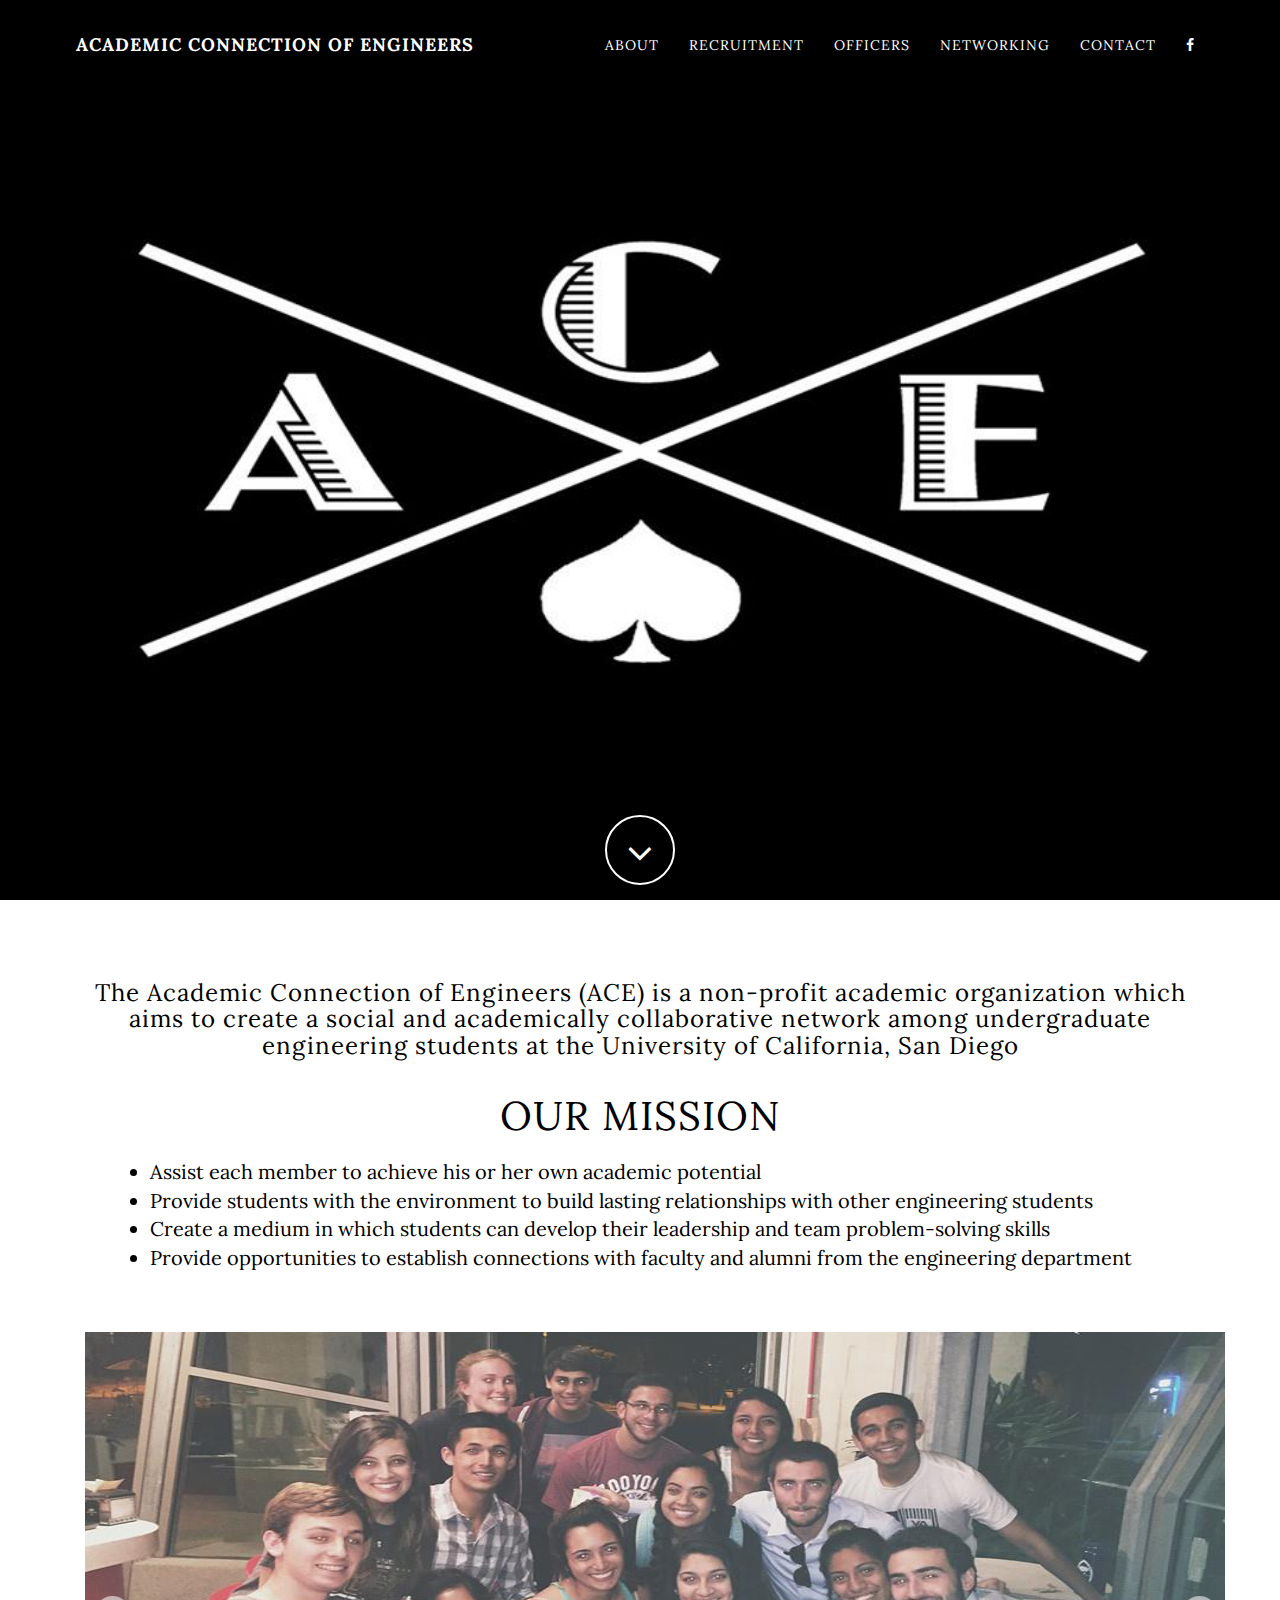
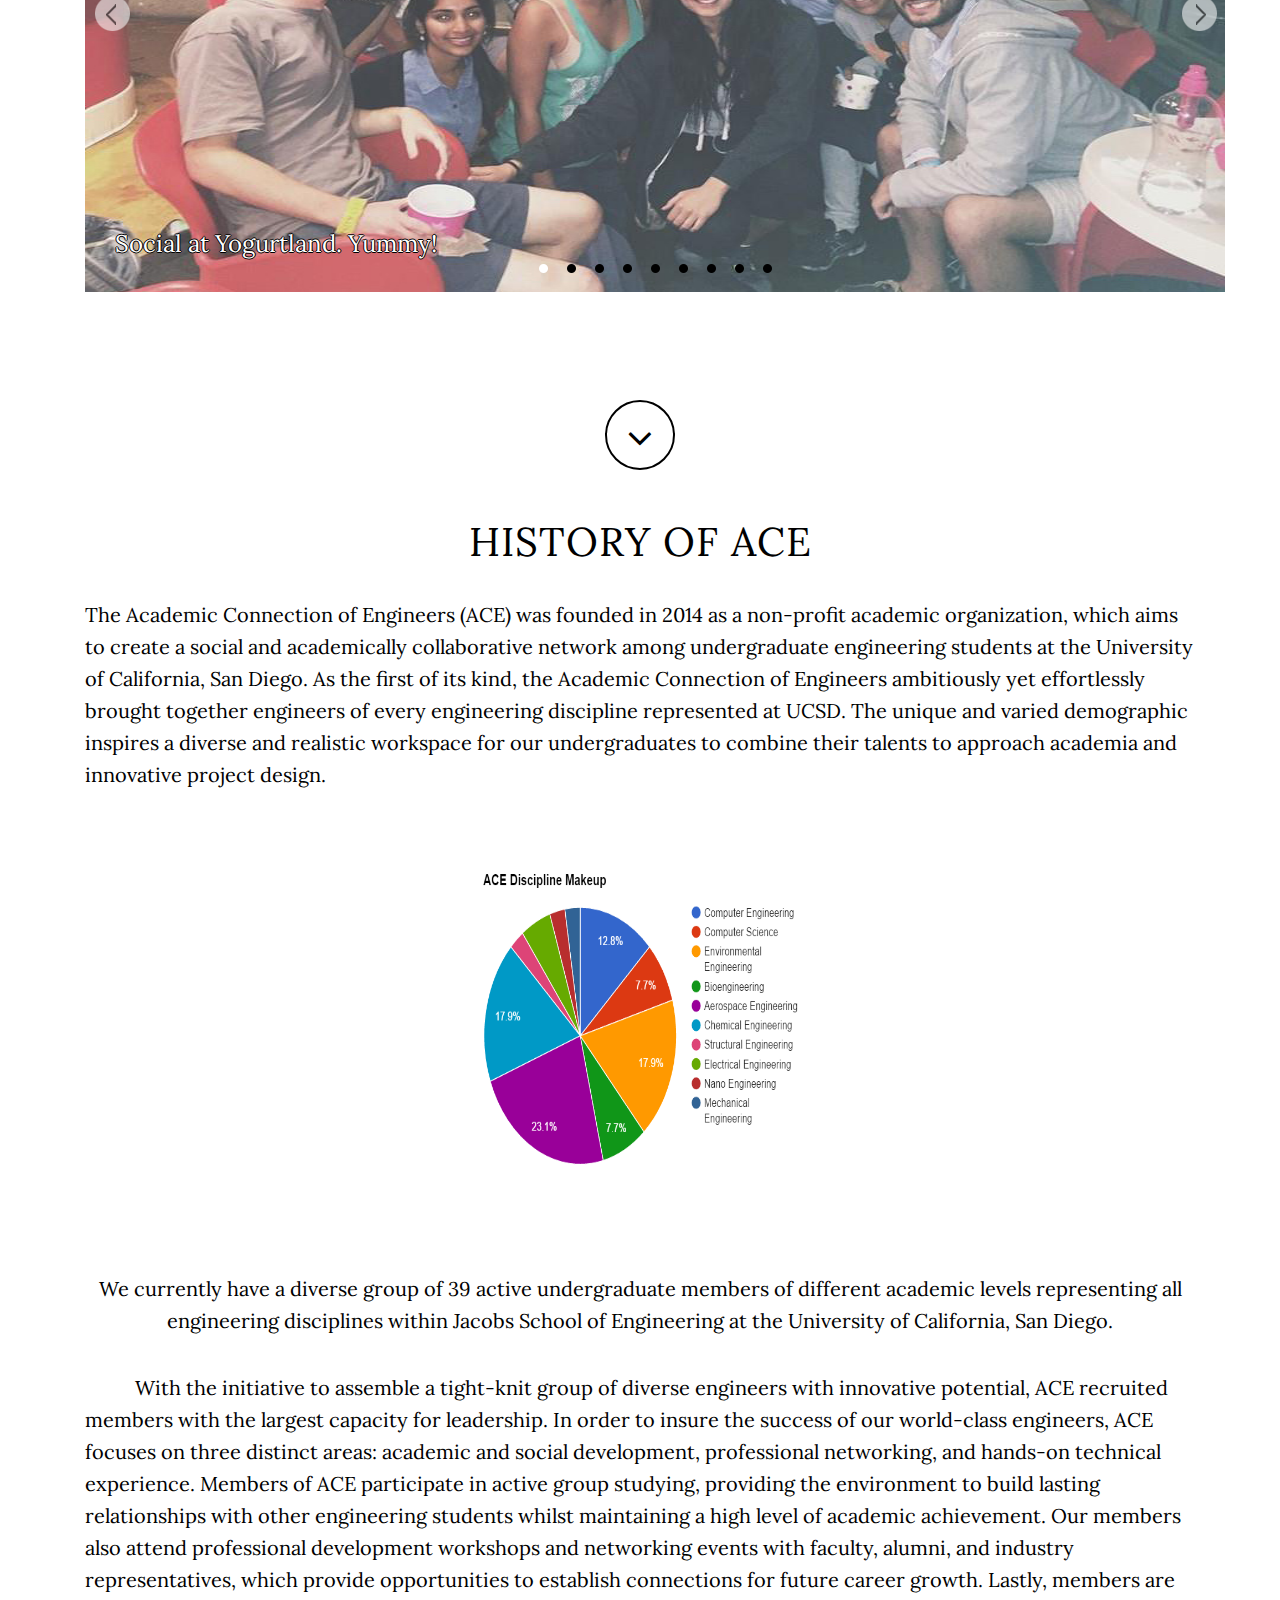
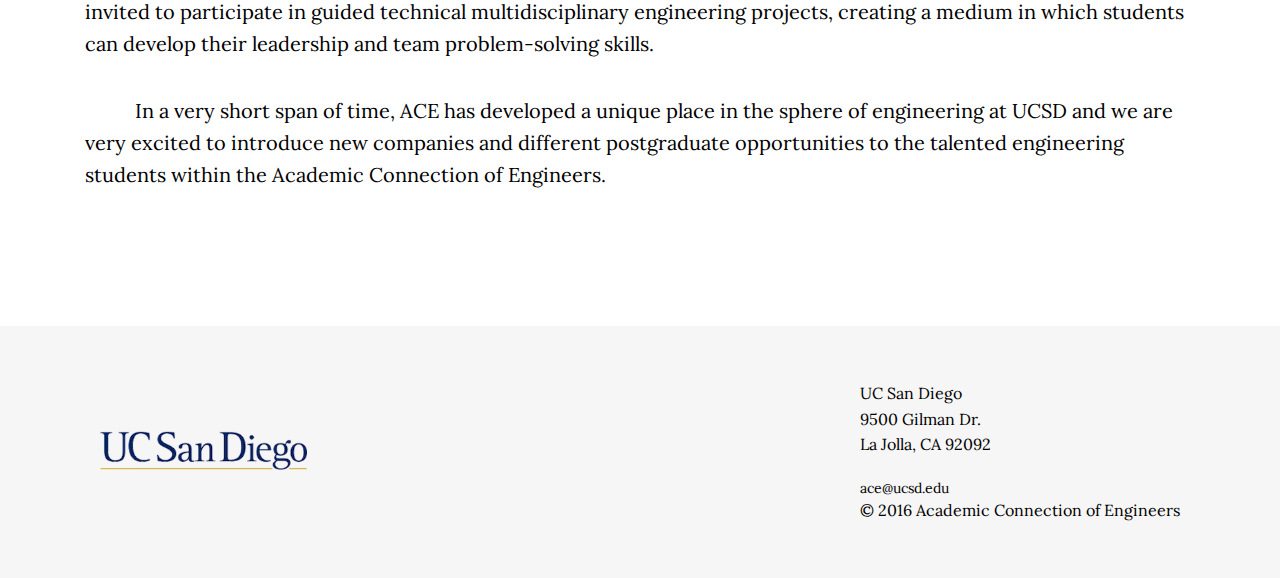
==== commit f88aaebd: "Update Pie chart for 2016/2017" ====
--- a/index.html
+++ b/index.html
@@ -307,8 +307,8 @@
                     <p> The Academic Connection of Engineers (ACE) was founded in 2014 as a non-profit academic organization, which aims to create a social and academically collaborative network among undergraduate engineering students at the University of California, San Diego. As the first of its kind, the Academic Connection of Engineers ambitiously yet effortlessly brought together engineers of every engineering discipline represented at UCSD. The unique and varied demographic inspires a diverse and realistic workspace for our undergraduates to combine their talents to approach academia and innovative project design. </p>
 
                     <div class="pie" align="center">
-                        <img src="img/acepie.jpg" style="width:504px; height: 417px; margin-bottom:30px">
-                        <p>We currently have a diverse group of 44 active undergraduate members of different academic levels representing all engineering disciplines within Jacobs School of Engineering at the University of California, San Diego.</p>
+                        <img src="img/PIEChart16-17.PNG" style="width:504px; height: 417px; margin-bottom:30px">
+                        <p>We currently have a diverse group of 39 active undergraduate members of different academic levels representing all engineering disciplines within Jacobs School of Engineering at the University of California, San Diego.</p>
                     </div>
 
                     <p style="text-indent: 50px;">With the initiative to assemble a tight-knit group of diverse engineers with innovative potential, ACE recruited members with the largest capacity for leadership. In order to insure the success of our world-class engineers, ACE focuses on three distinct areas: academic and social development, professional networking, and hands-on technical experience. Members of ACE participate in active group studying, providing the environment to build lasting relationships with other engineering students whilst maintaining a high level of academic achievement. Our members also attend professional development workshops and networking events with faculty, alumni, and industry representatives, which provide opportunities to establish connections for future career growth. Lastly, members are invited to participate in guided technical multidisciplinary engineering projects, creating a medium in which students can develop their leadership and team problem-solving skills.</p>
